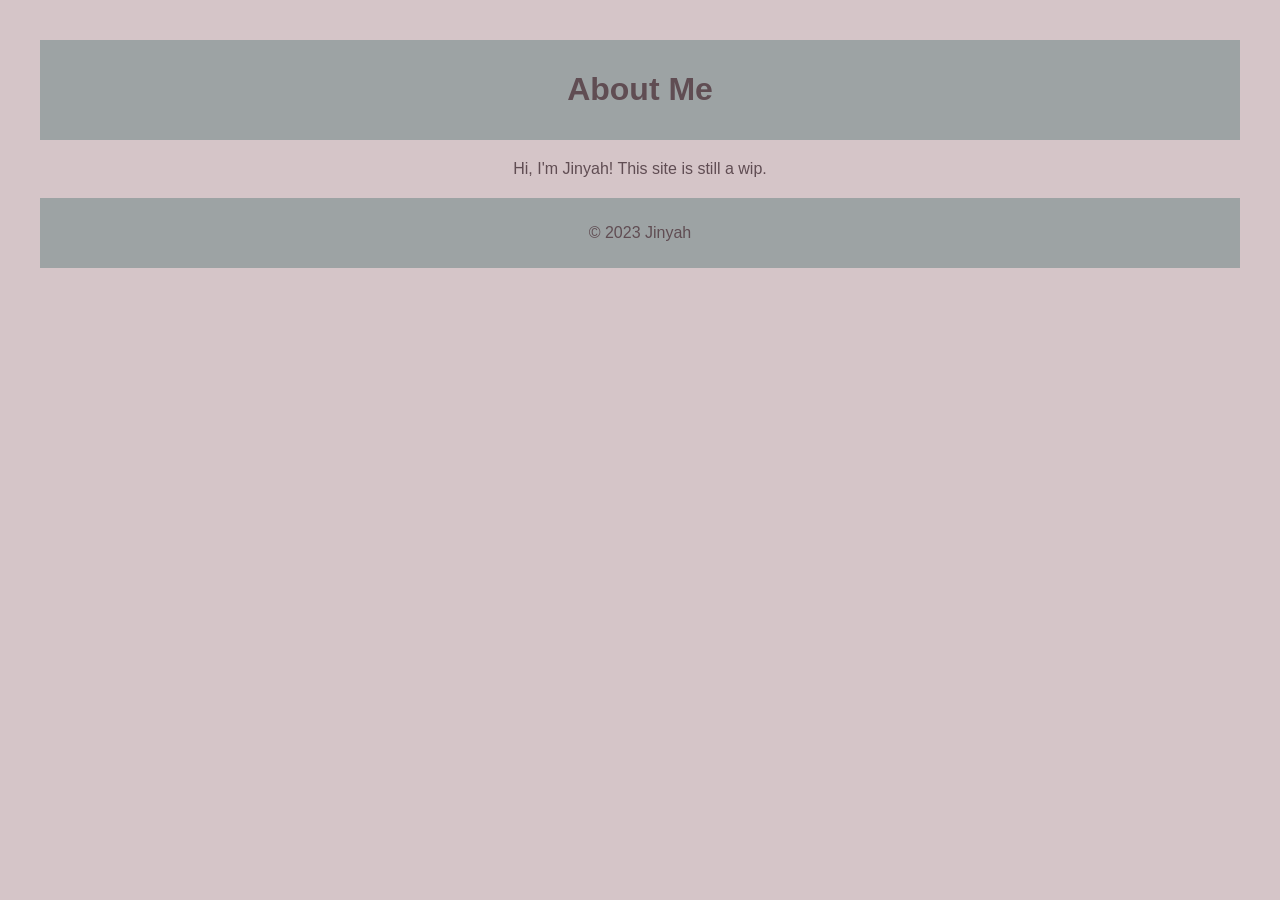
==== index.html @ 1fe3c94a "Update index.html" ====
<!DOCTYPE html>
<html lang="en">

<head>
    <meta charset="UTF-8">
    <meta name="viewport" content="width=device-width, initial-scale=1.0">
    <title>Jinyah's Place</title>
    <style>
        body {
            font-family: 'Arial', sans-serif;
            margin: 20px;
            padding: 20px;
            text-align: center;
            background-color: #d5c5c8ff;
            color: #604d53ff;
        }

        header {
            background-color: #9da3a4ff;
            padding: 10px;
            margin-bottom: 20px;
        }

        main {
            max-width: 800px;
            margin: 0 auto;
        }

        footer {
            margin-top: 20px;
            padding: 10px;
            background-color: #9da3a4ff;
        }
    </style>
</head>

<body>
    <header>
        <h1>About Me</h1>
    </header>

    <main>
        <p>Hi, I'm Jinyah! This site is still a wip.</p>
    </main>

    <footer>
        <p>&copy; 2023 Jinyah</p>
    </footer>
</body>

</html>
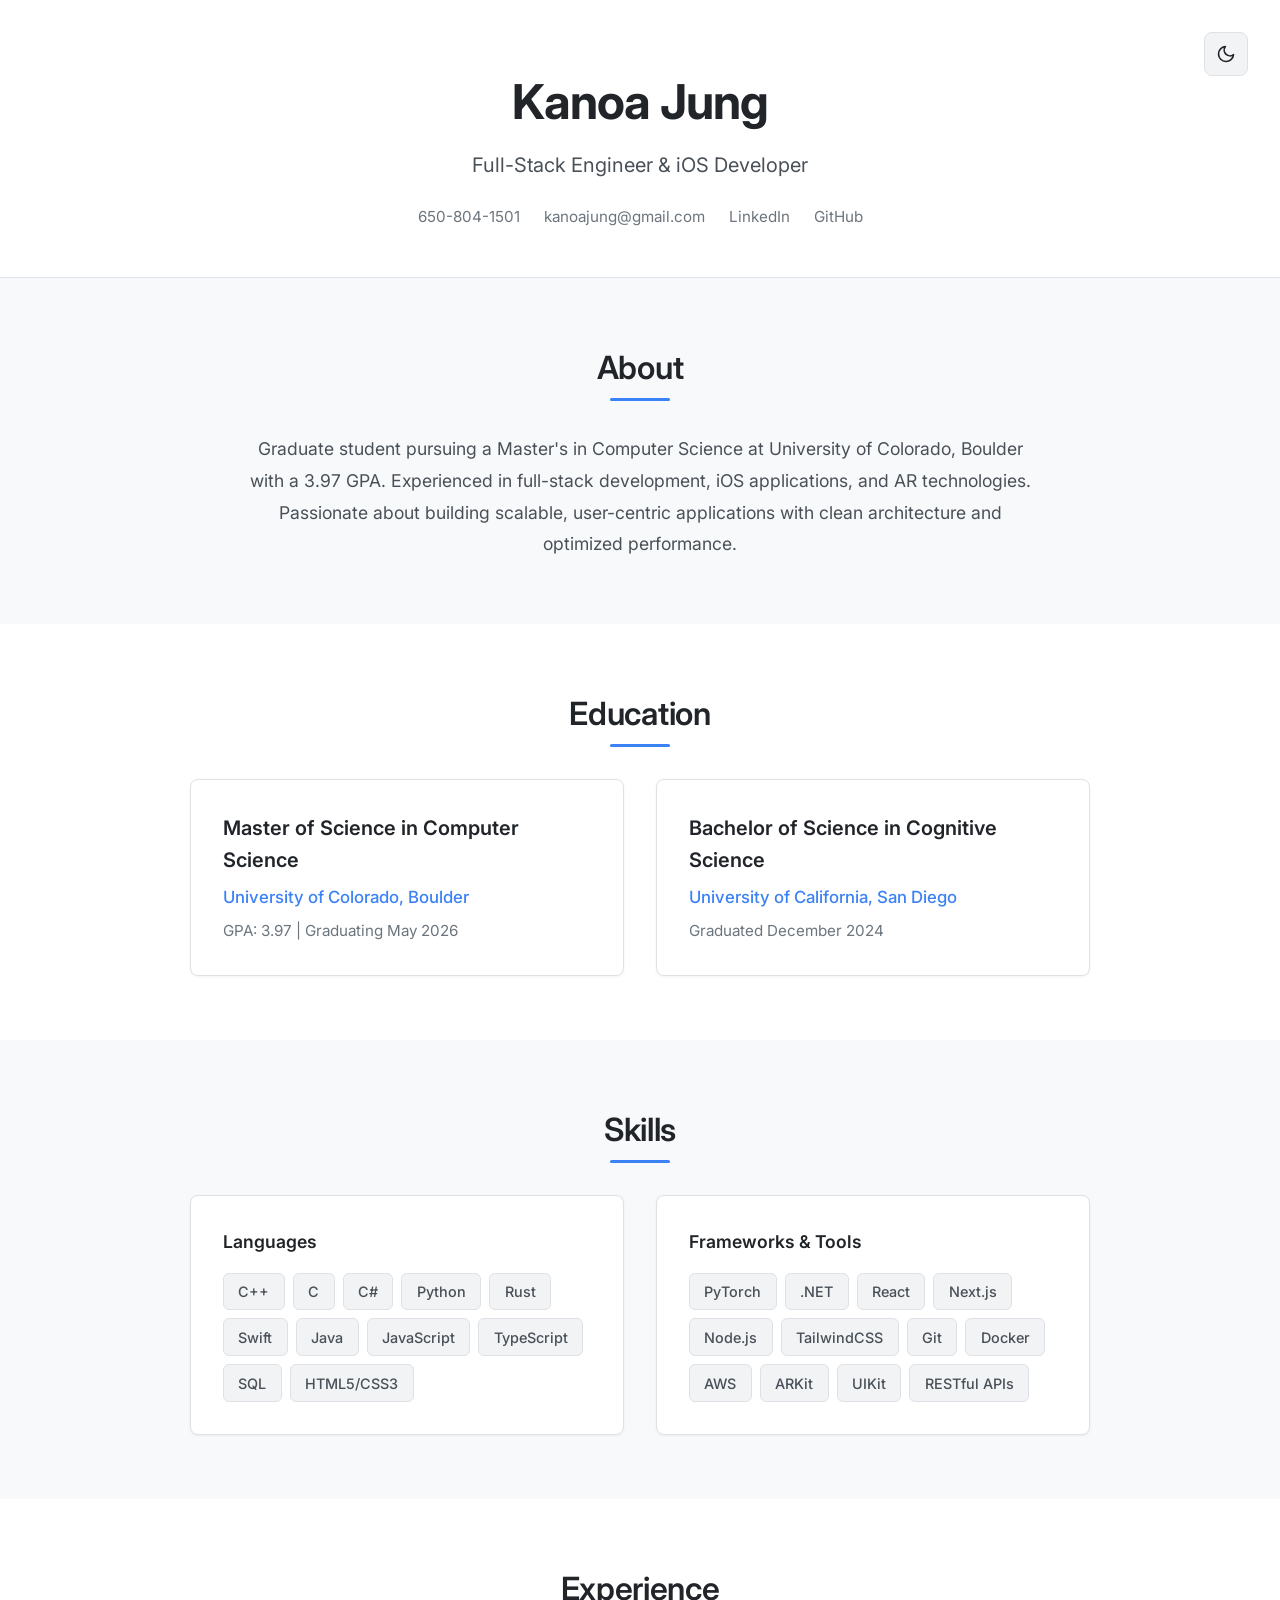
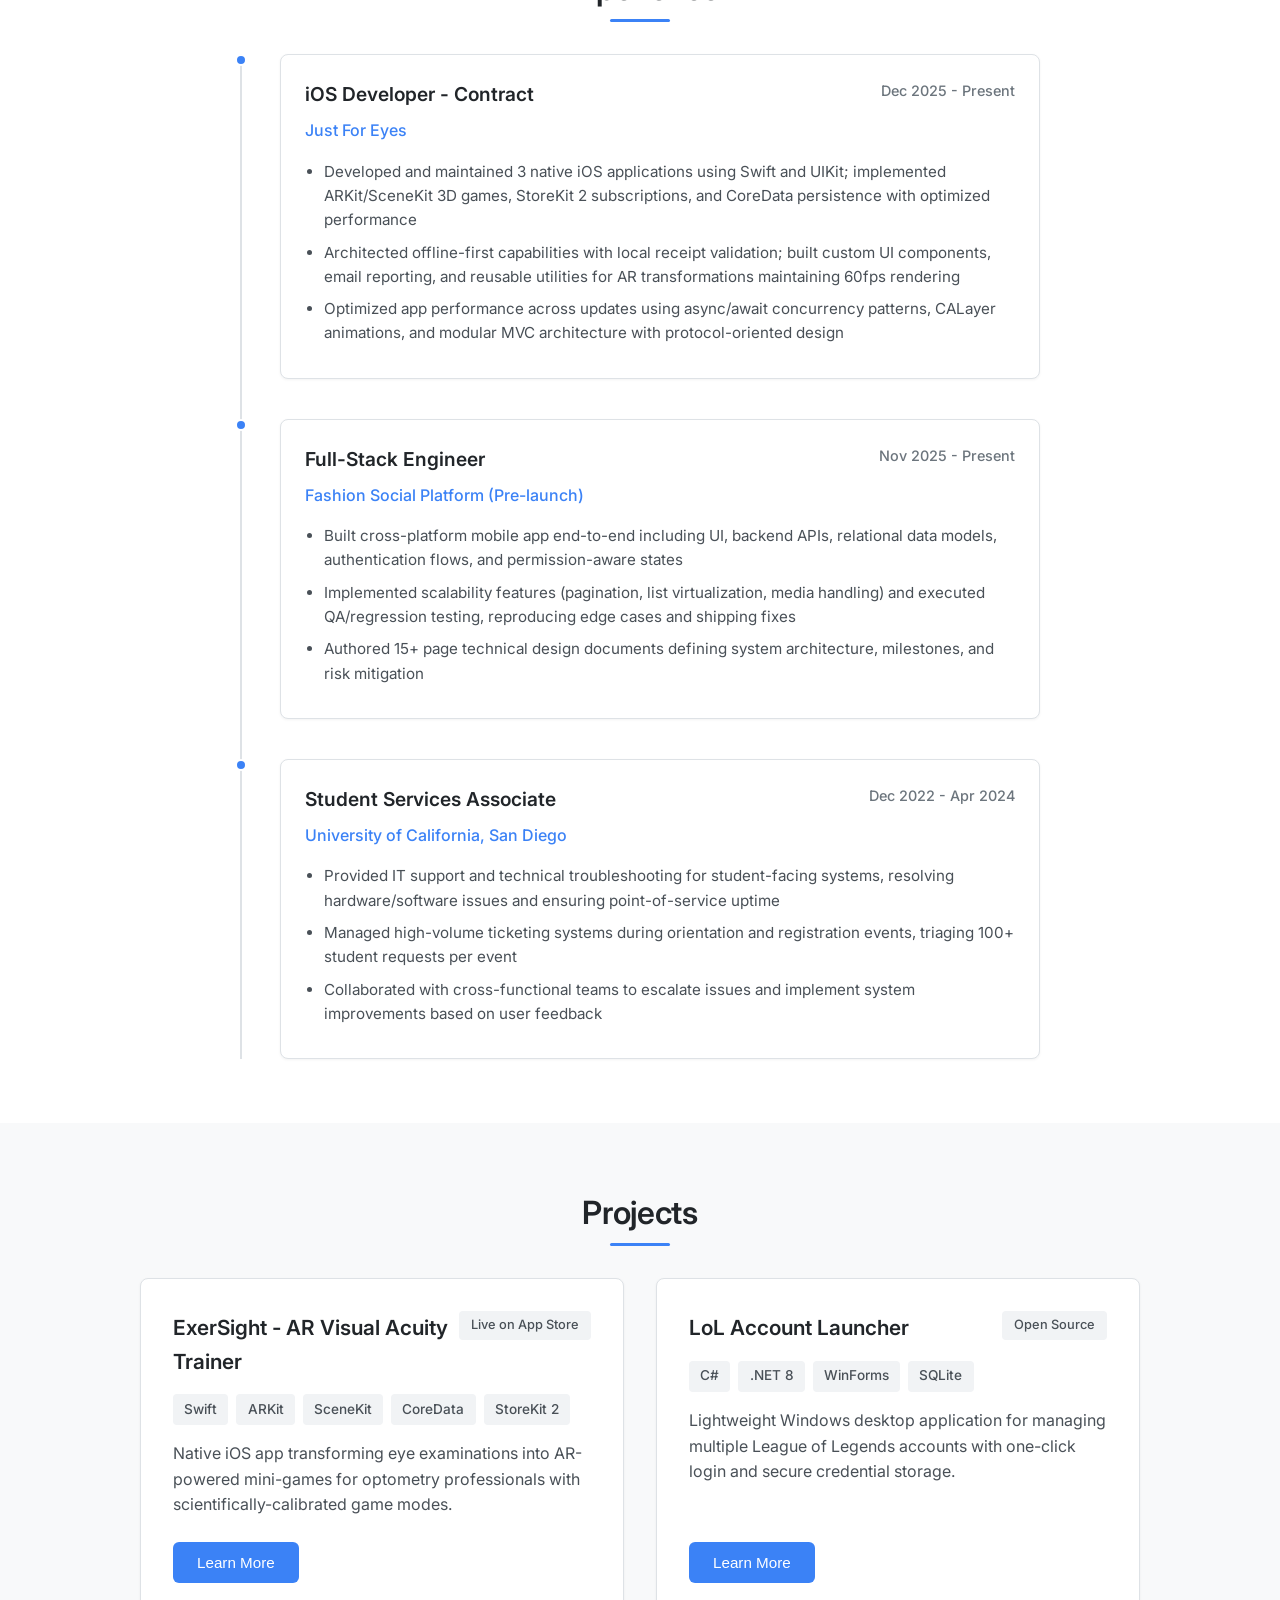
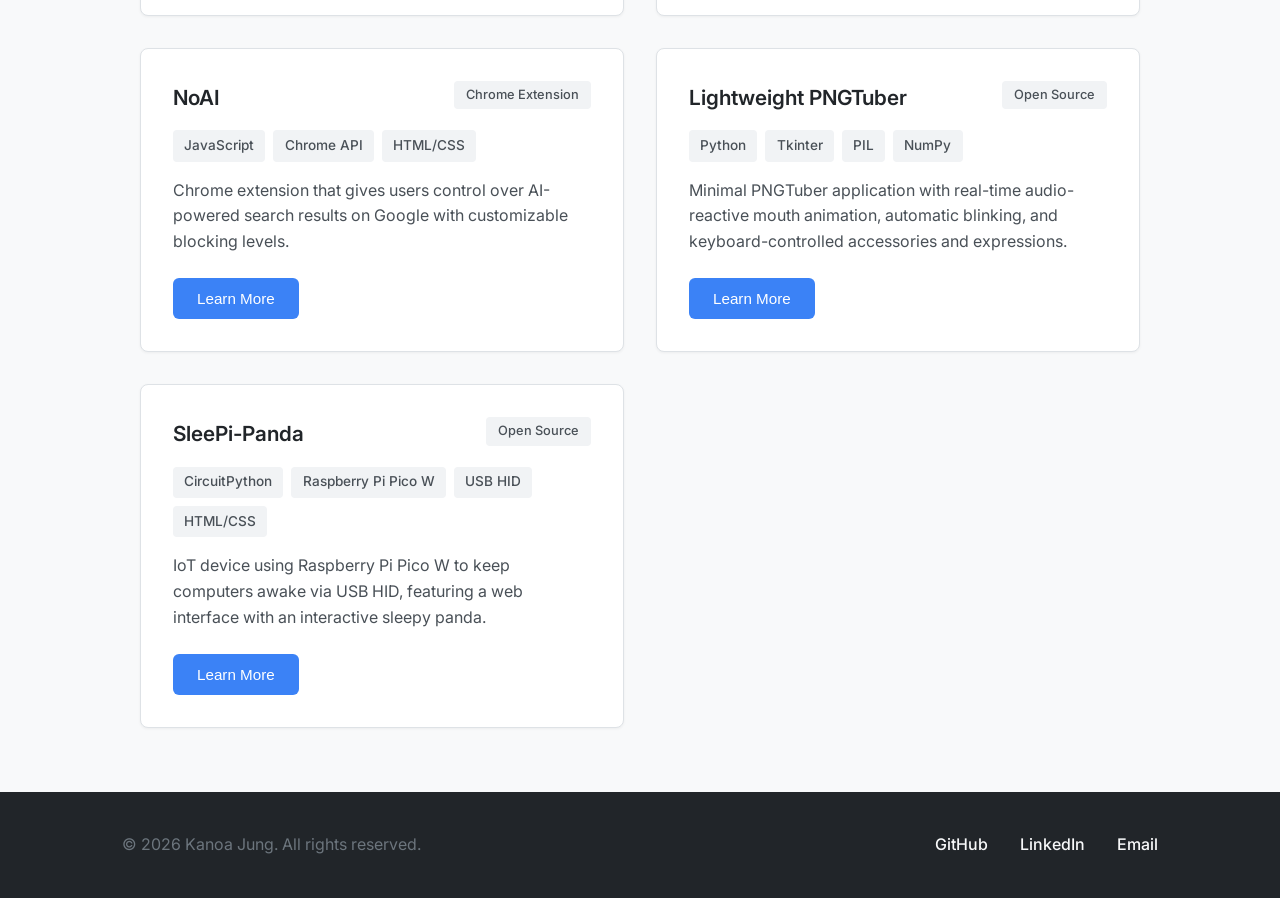
==== commit 7b325dbe: "Initial portfolio commit" ====
--- a/index.html
+++ b/index.html
@@ -1,51 +1,614 @@
 <!DOCTYPE html>
 <html lang="en">
-
 <head>
     <meta charset="UTF-8">
     <meta name="viewport" content="width=device-width, initial-scale=1.0">
-    <title>Jinyah's Place</title>
-    <style>
-        body {
-            font-family: 'Arial', sans-serif;
-            margin: 20px;
-            padding: 20px;
-            text-align: center;
-            background-color: #d5c5c8ff;
-            color: #604d53ff;
-        }
-
-        header {
-            background-color: #9da3a4ff;
-            padding: 10px;
-            margin-bottom: 20px;
-        }
-
-        main {
-            max-width: 800px;
-            margin: 0 auto;
-        }
-
-        footer {
-            margin-top: 20px;
-            padding: 10px;
-            background-color: #9da3a4ff;
-        }
-    </style>
+    <title>Kanoa Jung - Portfolio</title>
+    <link rel="stylesheet" href="styles.css">
+    <link rel="preconnect" href="https://fonts.googleapis.com">
+    <link rel="preconnect" href="https://fonts.gstatic.com" crossorigin>
+    <link href="https://fonts.googleapis.com/css2?family=Inter:wght@300;400;500;600;700&display=swap" rel="stylesheet">
 </head>
-
 <body>
-    <header>
-        <h1>About Me</h1>
+    <!-- Header -->
+    <header class="header">
+        <div class="container">
+            <button class="dark-mode-toggle" id="darkModeToggle" aria-label="Toggle dark mode">
+                <svg class="sun-icon" xmlns="http://www.w3.org/2000/svg" width="20" height="20" viewBox="0 0 24 24" fill="none" stroke="currentColor" stroke-width="2" stroke-linecap="round" stroke-linejoin="round">
+                    <circle cx="12" cy="12" r="5"></circle>
+                    <line x1="12" y1="1" x2="12" y2="3"></line>
+                    <line x1="12" y1="21" x2="12" y2="23"></line>
+                    <line x1="4.22" y1="4.22" x2="5.64" y2="5.64"></line>
+                    <line x1="18.36" y1="18.36" x2="19.78" y2="19.78"></line>
+                    <line x1="1" y1="12" x2="3" y2="12"></line>
+                    <line x1="21" y1="12" x2="23" y2="12"></line>
+                    <line x1="4.22" y1="19.78" x2="5.64" y2="18.36"></line>
+                    <line x1="18.36" y1="5.64" x2="19.78" y2="4.22"></line>
+                </svg>
+                <svg class="moon-icon" xmlns="http://www.w3.org/2000/svg" width="20" height="20" viewBox="0 0 24 24" fill="none" stroke="currentColor" stroke-width="2" stroke-linecap="round" stroke-linejoin="round">
+                    <path d="M21 12.79A9 9 0 1 1 11.21 3 7 7 0 0 0 21 12.79z"></path>
+                </svg>
+            </button>
+            <h1 class="name">Kanoa Jung</h1>
+            <p class="tagline">Full-Stack Engineer & iOS Developer</p>
+            <div class="contact-links">
+                <a href="tel:650-804-1501" class="contact-link">650-804-1501</a>
+                <a href="mailto:kanoajung@gmail.com" class="contact-link">kanoajung@gmail.com</a>
+                <a href="https://www.linkedin.com/in/kanoajung/" target="_blank" class="contact-link">LinkedIn</a>
+                <a href="https://github.com/jin-yah" target="_blank" class="contact-link">GitHub</a>
+            </div>
+        </div>
     </header>
 
-    <main>
-        <p>Hi, I'm Jinyah! This site is still a wip.</p>
-    </main>
-
-    <footer>
-        <p>&copy; 2023 Jinyah</p>
+    <!-- About Section -->
+    <section class="section about-section">
+        <div class="container">
+            <h2 class="section-title">About</h2>
+            <p class="about-text">
+                Graduate student pursuing a Master's in Computer Science at University of Colorado, Boulder with a 3.97 GPA. 
+                Experienced in full-stack development, iOS applications, and AR technologies. Passionate about building 
+                scalable, user-centric applications with clean architecture and optimized performance.
+            </p>
+        </div>
+    </section>
+
+    <!-- Education Section -->
+    <section class="section education-section">
+        <div class="container">
+            <h2 class="section-title">Education</h2>
+            <div class="education-grid">
+                <div class="education-card">
+                    <h3 class="education-degree">Master of Science in Computer Science</h3>
+                    <p class="education-school">University of Colorado, Boulder</p>
+                    <p class="education-details">GPA: 3.97 | Graduating May 2026</p>
+                </div>
+                <div class="education-card">
+                    <h3 class="education-degree">Bachelor of Science in Cognitive Science</h3>
+                    <p class="education-school">University of California, San Diego</p>
+                    <p class="education-details">Graduated December 2024</p>
+                </div>
+            </div>
+        </div>
+    </section>
+
+    <!-- Skills Section -->
+    <section class="section skills-section">
+        <div class="container">
+            <h2 class="section-title">Skills</h2>
+            <div class="skills-grid">
+                <div class="skill-category">
+                    <h3 class="skill-category-title">Languages</h3>
+                    <div class="skill-tags">
+                        <span class="skill-tag">C++</span>
+                        <span class="skill-tag">C</span>
+                        <span class="skill-tag">C#</span>
+                        <span class="skill-tag">Python</span>
+                        <span class="skill-tag">Rust</span>
+                        <span class="skill-tag">Swift</span>
+                        <span class="skill-tag">Java</span>
+                        <span class="skill-tag">JavaScript</span>
+                        <span class="skill-tag">TypeScript</span>
+                        <span class="skill-tag">SQL</span>
+                        <span class="skill-tag">HTML5/CSS3</span>
+                    </div>
+                </div>
+                <div class="skill-category">
+                    <h3 class="skill-category-title">Frameworks & Tools</h3>
+                    <div class="skill-tags">
+                        <span class="skill-tag">PyTorch</span>
+                        <span class="skill-tag">.NET</span>
+                        <span class="skill-tag">React</span>
+                        <span class="skill-tag">Next.js</span>
+                        <span class="skill-tag">Node.js</span>
+                        <span class="skill-tag">TailwindCSS</span>
+                        <span class="skill-tag">Git</span>
+                        <span class="skill-tag">Docker</span>
+                        <span class="skill-tag">AWS</span>
+                        <span class="skill-tag">ARKit</span>
+                        <span class="skill-tag">UIKit</span>
+                        <span class="skill-tag">RESTful APIs</span>
+                    </div>
+                </div>
+            </div>
+        </div>
+    </section>
+
+    <!-- Experience Section -->
+    <section class="section experience-section">
+        <div class="container">
+            <h2 class="section-title">Experience</h2>
+            <div class="timeline">
+                <div class="timeline-item">
+                    <div class="timeline-marker"></div>
+                    <div class="timeline-content">
+                        <div class="timeline-header">
+                            <h3 class="timeline-title">iOS Developer - Contract</h3>
+                            <span class="timeline-date">Dec 2025 - Present</span>
+                        </div>
+                        <p class="timeline-company">Just For Eyes</p>
+                        <ul class="timeline-description">
+                            <li>Developed and maintained 3 native iOS applications using Swift and UIKit; implemented ARKit/SceneKit 3D games, StoreKit 2 subscriptions, and CoreData persistence with optimized performance</li>
+                            <li>Architected offline-first capabilities with local receipt validation; built custom UI components, email reporting, and reusable utilities for AR transformations maintaining 60fps rendering</li>
+                            <li>Optimized app performance across updates using async/await concurrency patterns, CALayer animations, and modular MVC architecture with protocol-oriented design</li>
+                        </ul>
+                    </div>
+                </div>
+
+                <div class="timeline-item">
+                    <div class="timeline-marker"></div>
+                    <div class="timeline-content">
+                        <div class="timeline-header">
+                            <h3 class="timeline-title">Full-Stack Engineer</h3>
+                            <span class="timeline-date">Nov 2025 - Present</span>
+                        </div>
+                        <p class="timeline-company">Fashion Social Platform (Pre-launch)</p>
+                        <ul class="timeline-description">
+                            <li>Built cross-platform mobile app end-to-end including UI, backend APIs, relational data models, authentication flows, and permission-aware states</li>
+                            <li>Implemented scalability features (pagination, list virtualization, media handling) and executed QA/regression testing, reproducing edge cases and shipping fixes</li>
+                            <li>Authored 15+ page technical design documents defining system architecture, milestones, and risk mitigation</li>
+                        </ul>
+                    </div>
+                </div>
+
+                <div class="timeline-item">
+                    <div class="timeline-marker"></div>
+                    <div class="timeline-content">
+                        <div class="timeline-header">
+                            <h3 class="timeline-title">Student Services Associate</h3>
+                            <span class="timeline-date">Dec 2022 - Apr 2024</span>
+                        </div>
+                        <p class="timeline-company">University of California, San Diego</p>
+                        <ul class="timeline-description">
+                            <li>Provided IT support and technical troubleshooting for student-facing systems, resolving hardware/software issues and ensuring point-of-service uptime</li>
+                            <li>Managed high-volume ticketing systems during orientation and registration events, triaging 100+ student requests per event</li>
+                            <li>Collaborated with cross-functional teams to escalate issues and implement system improvements based on user feedback</li>
+                        </ul>
+                    </div>
+                </div>
+            </div>
+        </div>
+    </section>
+
+    <!-- Projects Section -->
+    <section class="section projects-section">
+        <div class="container">
+            <h2 class="section-title">Projects</h2>
+            <div class="projects-deck">
+                <div class="project-card" data-project="exersight">
+                    <div class="project-header">
+                        <h3 class="project-title">ExerSight - AR Visual Acuity Trainer</h3>
+                        <span class="project-link-badge">Live on App Store</span>
+                    </div>
+                    <div class="project-tech">
+                        <span class="tech-tag">Swift</span>
+                        <span class="tech-tag">ARKit</span>
+                        <span class="tech-tag">SceneKit</span>
+                        <span class="tech-tag">CoreData</span>
+                        <span class="tech-tag">StoreKit 2</span>
+                    </div>
+                    <p class="project-summary">
+                        Native iOS app transforming eye examinations into AR-powered mini-games for optometry professionals with scientifically-calibrated game modes.
+                    </p>
+                    <button class="learn-more-btn" onclick="openModal('exersight')">Learn More</button>
+                </div>
+
+                <div class="project-card" data-project="lol-launcher">
+                    <div class="project-header">
+                        <h3 class="project-title">LoL Account Launcher</h3>
+                        <span class="project-link-badge">Open Source</span>
+                    </div>
+                    <div class="project-tech">
+                        <span class="tech-tag">C#</span>
+                        <span class="tech-tag">.NET 8</span>
+                        <span class="tech-tag">WinForms</span>
+                        <span class="tech-tag">SQLite</span>
+                    </div>
+                    <p class="project-summary">
+                        Lightweight Windows desktop application for managing multiple League of Legends accounts with one-click login and secure credential storage.
+                    </p>
+                    <button class="learn-more-btn" onclick="openModal('lol-launcher')">Learn More</button>
+                </div>
+
+                <div class="project-card" data-project="noai">
+                    <div class="project-header">
+                        <h3 class="project-title">NoAI</h3>
+                        <span class="project-link-badge">Chrome Extension</span>
+                    </div>
+                    <div class="project-tech">
+                        <span class="tech-tag">JavaScript</span>
+                        <span class="tech-tag">Chrome API</span>
+                        <span class="tech-tag">HTML/CSS</span>
+                    </div>
+                    <p class="project-summary">
+                        Chrome extension that gives users control over AI-powered search results on Google with customizable blocking levels.
+                    </p>
+                    <button class="learn-more-btn" onclick="openModal('noai')">Learn More</button>
+                </div>
+
+                <div class="project-card" data-project="pngtuber">
+                    <div class="project-header">
+                        <h3 class="project-title">Lightweight PNGTuber</h3>
+                        <span class="project-link-badge">Open Source</span>
+                    </div>
+                    <div class="project-tech">
+                        <span class="tech-tag">Python</span>
+                        <span class="tech-tag">Tkinter</span>
+                        <span class="tech-tag">PIL</span>
+                        <span class="tech-tag">NumPy</span>
+                    </div>
+                    <p class="project-summary">
+                        Minimal PNGTuber application with real-time audio-reactive mouth animation, automatic blinking, and keyboard-controlled accessories and expressions.
+                    </p>
+                    <button class="learn-more-btn" onclick="openModal('pngtuber')">Learn More</button>
+                </div>
+
+                <div class="project-card" data-project="sleepi">
+                    <div class="project-header">
+                        <h3 class="project-title">SleePi-Panda</h3>
+                        <span class="project-link-badge">Open Source</span>
+                    </div>
+                    <div class="project-tech">
+                        <span class="tech-tag">CircuitPython</span>
+                        <span class="tech-tag">Raspberry Pi Pico W</span>
+                        <span class="tech-tag">USB HID</span>
+                        <span class="tech-tag">HTML/CSS</span>
+                    </div>
+                    <p class="project-summary">
+                        IoT device using Raspberry Pi Pico W to keep computers awake via USB HID, featuring a web interface with an interactive sleepy panda.
+                    </p>
+                    <button class="learn-more-btn" onclick="openModal('sleepi')">Learn More</button>
+                </div>
+            </div>
+        </div>
+    </section>
+
+    <!-- Footer -->
+    <footer class="footer">
+        <div class="container">
+            <p>&copy; 2026 Kanoa Jung. All rights reserved.</p>
+            <div class="footer-links">
+                <a href="https://github.com/jin-yah" target="_blank">GitHub</a>
+                <a href="https://www.linkedin.com/in/kanoajung/" target="_blank">LinkedIn</a>
+                <a href="mailto:kanoajung@gmail.com">Email</a>
+            </div>
+        </div>
     </footer>
+
+    <!-- Modal for ExerSight -->
+    <div id="exersight-modal" class="modal">
+        <div class="modal-content">
+            <button class="modal-close" onclick="closeModal('exersight')">&times;</button>
+            <h2 class="modal-title">ExerSight - AR Visual Acuity Trainer</h2>
+            <div class="modal-links">
+                <a href="https://apps.apple.com/pl/app/exersight/id1626914472" target="_blank" class="modal-link">View on App Store →</a>
+            </div>
+            <div class="modal-tech">
+                <span class="tech-tag">Swift</span>
+                <span class="tech-tag">ARKit</span>
+                <span class="tech-tag">SceneKit</span>
+                <span class="tech-tag">CoreData</span>
+                <span class="tech-tag">StoreKit 2</span>
+                <span class="tech-tag">UIKit</span>
+            </div>
+            <div class="modal-body">
+                <h3>Overview</h3>
+                <p>
+                    Developed a native iOS application that transforms traditional eye examinations into engaging AR-powered mini-games 
+                    designed for optometry professionals. The app features scientifically-calibrated game modes using SceneKit with 
+                    physics-based mechanics to assess visual acuity, depth perception, and reaction times.
+                </p>
+
+                <h3>Key Features</h3>
+                <ul>
+                    <li><strong>AR-Powered Games:</strong> 3 scientifically-calibrated game modes built with SceneKit featuring physics-based mechanics for comprehensive visual assessment</li>
+                    <li><strong>Performance Tracking:</strong> CoreData-powered system tracking best times across difficulty levels with professional email reporting for patient assessment</li>
+                    <li><strong>Offline-First Premium:</strong> StoreKit 2 subscription system with local receipt validation for reliable offline access</li>
+                    <li><strong>Optimized Rendering:</strong> 60fps 3D performance on older iPhone models with complex scene graphs and particle systems</li>
+                </ul>
+
+                <h3>Technical Highlights</h3>
+                <ul>
+                    <li>Implemented modular Swift architecture with protocol-oriented design and MVC pattern across 33 Swift files</li>
+                    <li>Created 5 custom SceneKit scenes with advanced AR transformations and cross-thread synchronization</li>
+                    <li>Developed 15+ custom UI components with smooth animations using CALayer</li>
+                    <li>Engineered comprehensive data model with local persistence and email export functionality</li>
+                </ul>
+
+                <h3>Impact</h3>
+                <p>
+                    Delivered a complete production app that bridges the gap between clinical eye examinations and engaging 
+                    gamification, providing optometry professionals with a modern tool for patient assessment while maintaining 
+                    scientific accuracy and optimal performance.
+                </p>
+            </div>
+        </div>
+    </div>
+
+    <!-- Modal for LoL Launcher -->
+    <div id="lol-launcher-modal" class="modal">
+        <div class="modal-content">
+            <button class="modal-close" onclick="closeModal('lol-launcher')">&times;</button>
+            <h2 class="modal-title">LoL Account Launcher</h2>
+            <div class="modal-links">
+                <a href="https://github.com/jin-yah/LoLAccountLauncher" target="_blank" class="modal-link">View on GitHub →</a>
+            </div>
+            <div class="modal-tech">
+                <span class="tech-tag">C#</span>
+                <span class="tech-tag">.NET 8</span>
+                <span class="tech-tag">WinForms</span>
+                <span class="tech-tag">SQLite</span>
+                <span class="tech-tag">Windows Credential Manager</span>
+            </div>
+            <div class="modal-body">
+                <h3>Overview</h3>
+                <p>
+                    Built a lightweight Windows desktop application that streamlines the management of multiple League of Legends 
+                    accounts with secure credential storage and one-click login functionality. The application prioritizes security 
+                    by utilizing Windows Credential Manager for password storage while maintaining username metadata in a local SQLite database.
+                </p>
+
+                <h3>Key Features</h3>
+                <ul>
+                    <li><strong>Secure Credential Management:</strong> Integration with Windows Credential Manager API for encrypted password storage, separate from local database</li>
+                    <li><strong>One-Click Login:</strong> Automated login flow that bypasses manual credential entry for quick account switching</li>
+                    <li><strong>Intuitive UI:</strong> WinForms interface with drag-and-drop account reordering and hover-triggered controls</li>
+                    <li><strong>Easy Deployment:</strong> Self-contained executable with embedded .NET 8 runtime and Inno Setup installer</li>
+                </ul>
+
+                <h3>Technical Highlights</h3>
+                <ul>
+                    <li>Implemented secure credential architecture separating passwords (Windows Credential Manager) from metadata (SQLite)</li>
+                    <li>Developed custom WinForms controls with drag-and-drop functionality and dynamic UI updates</li>
+                    <li>Enhanced Windows integration with application manifests for improved antivirus compatibility</li>
+                    <li>Created comprehensive installer with automatic updates, start menu integration, and clean uninstallation</li>
+                </ul>
+
+                <h3>Impact</h3>
+                <p>
+                    Provides a practical solution for gamers managing multiple accounts, eliminating repetitive login workflows 
+                    while maintaining security best practices through Windows-native credential storage.
+                </p>
+            </div>
+        </div>
+    </div>
+
+    <!-- Modal for NoAI -->
+    <div id="noai-modal" class="modal">
+        <div class="modal-content">
+            <button class="modal-close" onclick="closeModal('noai')">&times;</button>
+            <h2 class="modal-title">NoAI</h2>
+            <div class="modal-links">
+                <a href="https://github.com/jin-yah/NoAI" target="_blank" class="modal-link">View on GitHub →</a>
+            </div>
+            <div class="modal-tech">
+                <span class="tech-tag">JavaScript</span>
+                <span class="tech-tag">Chrome Extensions API</span>
+                <span class="tech-tag">MutationObserver</span>
+                <span class="tech-tag">webNavigation API</span>
+                <span class="tech-tag">Storage API</span>
+            </div>
+            <div class="modal-body">
+                <h3>Overview</h3>
+                <p>
+                    A Chrome extension that gives users control over AI-powered search results on Google. 
+                    NoAI provides flexible options to either hide or completely block Google's AI-generated content, allowing users 
+                    to customize their search experience according to their preferences.
+                </p>
+
+                <h3>Blocker Levels</h3>
+                <ul>
+                    <li><strong>Off:</strong> Extension is disabled and does not affect search results</li>
+                    <li><strong>Hidden (Default):</strong> Hides AI-powered search results from the page without modifying queries; uses DOM monitoring to detect and hide AI overviews in real-time</li>
+                    <li><strong>Blocked:</strong> Appends <code>-noai</code> to search queries and hides AI results; provides comprehensive blocking though search results may be slightly affected</li>
+                </ul>
+
+                <h3>Technical Implementation</h3>
+                <ul>
+                    <li><strong>MutationObserver Pattern:</strong> Implemented real-time DOM monitoring to detect and hide AI overview elements as they appear; observes document changes with childList and subtree options for comprehensive coverage</li>
+                    <li><strong>Multi-Language Support:</strong> Pattern matching for AI overview headers across 9+ languages including English, German, Japanese, Russian, Chinese, Dutch, Spanish, and Czech</li>
+                    <li><strong>Query Modification & UI Cleaning:</strong> Automated URL manipulation to append <code>-noai</code> suffix with sophisticated cleanup logic that removes the suffix from search box, address bar, document title, and suggestion dropdowns</li>
+                    <li><strong>Flicker Prevention:</strong> Page visibility control with <code>document.documentElement.style.visibility</code> during redirects and bfcache restoration handling to ensure smooth user experience</li>
+                    <li><strong>Cross-Device Sync:</strong> Dual storage architecture using chrome.storage.local for device-specific settings and chrome.storage.sync for blocked count synchronization across devices with periodic alarm-based syncing</li>
+                    <li><strong>Smart Tracking:</strong> Local buffering of blocked count with periodic sync to cloud storage; increments on both webNavigation events and successful DOM hiding operations</li>
+                    <li><strong>Navigation Detection:</strong> chrome.webNavigation.onCompleted listener with URL filters for Google search pages (hostContains + pathPrefix pattern matching)</li>
+                </ul>
+
+                <h3>Key Features</h3>
+                <ul>
+                    <li>Slider-based popup UI for intuitive level selection with dynamic descriptions and real-time blocked count display</li>
+                    <li>Comprehensive AI content blocking including main search results and "People Also Ask" section AI entries</li>
+                    <li>Persistent settings with automatic restoration on browser restart</li>
+                    <li>Minimal permissions footprint (storage, webNavigation only)</li>
+                    <li>Efficient implementation with negligible performance impact</li>
+                    <li>Cross-device blocked count tracking and synchronization</li>
+                </ul>
+
+                <h3>Technical Challenges Solved</h3>
+                <ul>
+                    <li>Handled race conditions between query modification and page rendering to prevent UI flicker</li>
+                    <li>Implemented multi-level DOM cleaning to remove suffix from search box, suggestions, titles, and URLs</li>
+                    <li>Designed robust pattern matching system to identify AI overviews across different Google page layouts and languages</li>
+                    <li>Built periodic sync mechanism to balance real-time tracking with API rate limits</li>
+                </ul>
+
+                <h3>Impact</h3>
+                <p>
+                    Empowers users with choice and control over their search experience, addressing growing concerns about AI-generated 
+                    content in search results. Provides a practical, performant solution for users who prefer traditional search results.
+                </p>
+            </div>
+        </div>
+    </div>
+
+    <!-- Modal for PNGTuber -->
+    <div id="pngtuber-modal" class="modal">
+        <div class="modal-content">
+            <button class="modal-close" onclick="closeModal('pngtuber')">&times;</button>
+            <h2 class="modal-title">Lightweight PNGTuber</h2>
+            <div class="modal-links">
+                <a href="https://github.com/jin-yah/pngtuber" target="_blank" class="modal-link">View on GitHub →</a>
+            </div>
+            <div class="modal-tech">
+                <span class="tech-tag">Python</span>
+                <span class="tech-tag">Tkinter</span>
+                <span class="tech-tag">PIL/Pillow</span>
+                <span class="tech-tag">sounddevice</span>
+                <span class="tech-tag">NumPy</span>
+                <span class="tech-tag">keyboard</span>
+            </div>
+            <div class="modal-body">
+                <h3>Overview</h3>
+                <p>
+                    A minimal PNGTuber application written in Python that displays a 2D animated character model with automatic blinking, 
+                    microphone-reactive mouth movement, and keyboard-controlled accessories and facial expressions. Designed for streamers 
+                    who want a lightweight, customizable virtual avatar without the overhead of full 3D VTuber software.
+                </p>
+
+                <h3>Key Features</h3>
+                <ul>
+                    <li><strong>Real-Time Audio Reactivity:</strong> Mouth animation driven by live microphone input with configurable amplitude threshold detection</li>
+                    <li><strong>Automatic Blinking:</strong> Natural eye-blinking animation with 4-second intervals and 250ms blink duration</li>
+                    <li><strong>Keyboard Controls:</strong> F1 cycles through accessories, F2 switches facial expressions, any other key triggers arm-raising animation</li>
+                    <li><strong>Modular Asset System:</strong> Support for swappable base model, mouth states, eye states, arm poses, accessories, and face overlays</li>
+                    <li><strong>Chroma Key Ready:</strong> Green screen background (#12ff06) for easy streaming integration with OBS or similar software</li>
+                    <li><strong>Error Logging:</strong> Comprehensive exception handling with automatic error logging to error_log.txt</li>
+                </ul>
+
+                <h3>Technical Implementation</h3>
+                <ul>
+                    <li><strong>Tkinter Canvas Architecture:</strong> Multi-layer canvas rendering system with z-index ordering for base, accessories, face overlays, mouth, eyes, and arms</li>
+                    <li><strong>Real-Time Audio Processing:</strong> sounddevice InputStream callback with NumPy-based amplitude analysis; detects audio levels above 0.10 threshold with 250ms mouth-close delay</li>
+                    <li><strong>Event-Driven Animation:</strong> Tkinter's after() method for non-blocking animation loops; 4-second blink cycle with 250ms closed-eye duration</li>
+                    <li><strong>Global Keyboard Hook:</strong> keyboard library integration for system-wide hotkey detection without window focus requirements</li>
+                    <li><strong>Dynamic Asset Loading:</strong> PIL/Pillow-based image preloading with ImageTk.PhotoImage caching; automatic directory scanning for accessories and face states</li>
+                    <li><strong>Transparent Placeholder System:</strong> !nothing.png convention for hiding layers; auto-generates 1x1 transparent PNGs if missing</li>
+                    <li><strong>State Management:</strong> Global state tracking for accessory/face indices, arm animation timing, mouth closure timing, and key press status</li>
+                </ul>
+
+                <h3>Technical Highlights</h3>
+                <ul>
+                    <li>Implemented smooth audio-reactive mouth animation using NumPy's max absolute value calculation on audio buffers</li>
+                    <li>Engineered multi-layer canvas rendering with conditional visibility toggling based on state and audio input</li>
+                    <li>Built modular asset system supporting hot-swappable PNG layers for complete character customization</li>
+                    <li>Designed graceful shutdown handling with microphone stream cleanup and keyboard unhooking via WM_DELETE_WINDOW protocol</li>
+                    <li>Created VBScript launcher (Run_Vtuber.vbs) for silent background execution without console window</li>
+                </ul>
+
+                <h3>Architecture & Design</h3>
+                <ul>
+                    <li><strong>Layer System:</strong> 7-layer rendering stack (base → accessories → face → mouth → eyes → arm_down/arm_up) with independent visibility control</li>
+                    <li><strong>Asset Organization:</strong> Structured file system with model/ directory containing base images and subdirectories for accessories/ and face_states/</li>
+                    <li><strong>Performance Optimization:</strong> Image preloading and caching eliminates runtime I/O overhead; lightweight Tkinter keeps CPU usage minimal</li>
+                    <li><strong>Extensibility:</strong> Drop-in asset support—add new accessories or faces by placing PNG files in respective directories</li>
+                </ul>
+
+                <h3>Use Cases</h3>
+                <ul>
+                    <li>Live streaming with OBS chroma key integration for webcam replacement</li>
+                    <li>Virtual meetings and online presentations with animated avatar</li>
+                    <li>Content creation for YouTube, Twitch, or other platforms</li>
+                    <li>Educational tool for demonstrating real-time audio processing and GUI development</li>
+                </ul>
+
+                <h3>Impact</h3>
+                <p>
+                    Provides a lightweight, accessible alternative to resource-intensive VTuber software. Enables creators with minimal 
+                    technical knowledge to create custom animated avatars using simple PNG assets. Demonstrates practical application of 
+                    real-time audio processing, event-driven programming, and multi-threaded GUI development in Python.
+                </p>
+            </div>
+        </div>
+    </div>
+
+    <!-- Modal for SleePi-Panda -->
+    <div id="sleepi-modal" class="modal">
+        <div class="modal-content">
+            <button class="modal-close" onclick="closeModal('sleepi')">&times;</button>
+            <h2 class="modal-title">SleePi-Panda</h2>
+            <div class="modal-links">
+                <a href="https://github.com/Jin-yah/SleePi-Panda" target="_blank" class="modal-link">View on GitHub →</a>
+            </div>
+            <div class="modal-tech">
+                <span class="tech-tag">CircuitPython</span>
+                <span class="tech-tag">MicroPython</span>
+                <span class="tech-tag">Raspberry Pi Pico W</span>
+                <span class="tech-tag">USB HID</span>
+                <span class="tech-tag">WiFi</span>
+                <span class="tech-tag">HTML/CSS</span>
+            </div>
+            <div class="modal-body">
+                <h3>Overview</h3>
+                <p>
+                    An IoT device project for the Raspberry Pi Pico W that keeps computers in an active state by periodically sending 
+                    F13 key inputs via USB HID. Features a charming web interface with an interactive sleepy panda that users can toggle 
+                    between awake and asleep states, providing a playful solution to prevent computers from entering sleep mode.
+                </p>
+
+                <h3>Key Features</h3>
+                <ul>
+                    <li><strong>USB HID Keyboard Emulation:</strong> Sends F13 key presses every 10 seconds to maintain computer activity without interfering with normal use</li>
+                    <li><strong>Web Interface:</strong> Hosts a local HTTP server on the Pico W for wireless control from any device on the same network</li>
+                    <li><strong>Interactive Panda UI:</strong> Custom HTML/CSS interface featuring an animated panda that transitions between awake and sleeping states</li>
+                    <li><strong>Toggle & Kill Controls:</strong> Web-based buttons to enable/disable the keep-awake function or completely stop the script</li>
+                    <li><strong>Fallback Mode:</strong> Runs a simplified version without WiFi if network credentials aren't configured</li>
+                    <li><strong>LED Status Indicator:</strong> Onboard LED reflects the current toggle state for visual feedback</li>
+                </ul>
+
+                <h3>Technical Implementation</h3>
+                <ul>
+                    <li><strong>USB HID Protocol:</strong> Utilized CircuitPython's adafruit_hid library to emulate keyboard input; implemented custom F13 keycode (0x68) for non-intrusive wake commands</li>
+                    <li><strong>HTTP Server:</strong> Built lightweight web server using socketpool with socket reuse (SO_REUSEADDR) and 1-second timeout for responsive request handling</li>
+                    <li><strong>WiFi Integration:</strong> Automatic connection to configured network using wifi.radio API; prints IP address to boot_out.txt for easy discovery</li>
+                    <li><strong>Request Routing:</strong> Manual HTTP request parsing with POST endpoint handling for /on, /off, and /stop routes</li>
+                    <li><strong>Dual-Mode Operation:</strong> Intelligent startup sequence checks for WiFi credentials and switches between server_run() and run_backup() modes</li>
+                    <li><strong>State Management:</strong> Global variables track toggle state, LED status, and last keypress timestamp with 10-second interval enforcement</li>
+                    <li><strong>Template System:</strong> Separate HTML files (html_on.html, html_off.html) loaded from filesystem and served based on current state</li>
+                </ul>
+
+                <h3>Technical Highlights</h3>
+                <ul>
+                    <li>Implemented low-level socket programming with recv_into() for efficient buffer management on constrained hardware</li>
+                    <li>Designed graceful key release pattern (press → 100ms delay → release) to ensure proper HID event recognition</li>
+                    <li>Built responsive event loop balancing HTTP request handling and periodic keypress timing with time.monotonic() tracking</li>
+                    <li>Created custom CSS animations for panda sleep/wake transitions with color palette theming</li>
+                    <li>Engineered fallback mechanism ensuring device functionality even without network connectivity</li>
+                </ul>
+
+                <h3>Hardware & Software Stack</h3>
+                <ul>
+                    <li><strong>Hardware:</strong> Raspberry Pi Pico W (RP2040 dual-core ARM Cortex-M0+ @ 133MHz with WiFi)</li>
+                    <li><strong>Firmware:</strong> CircuitPython runtime for Python-on-microcontroller development</li>
+                    <li><strong>Libraries:</strong> adafruit_hid (keyboard emulation), adafruit_requests (HTTP), socketpool (networking)</li>
+                    <li><strong>Interface:</strong> USB for HID and power, WiFi for web interface hosting</li>
+                </ul>
+
+                <h3>Architecture & Design</h3>
+                <ul>
+                    <li><strong>Event Loop:</strong> Main loop handles incoming HTTP connections with non-blocking socket accepts and timeout-based key timing</li>
+                    <li><strong>State Synchronization:</strong> LED toggling mirrors web interface state for physical feedback</li>
+                    <li><strong>Resource Management:</strong> Proper socket closing after each request prevents memory leaks on constrained hardware</li>
+                    <li><strong>Boot Sequence:</strong> 30-second startup delay ensures host computer is ready before HID initialization</li>
+                </ul>
+
+                <h3>Use Cases</h3>
+                <ul>
+                    <li>Preventing computers from auto-sleeping during long downloads or rendering tasks</li>
+                    <li>Maintaining active status for remote desktop sessions</li>
+                    <li>Keeping presentation systems awake during conferences</li>
+                    <li>Development environments requiring continuous uptime</li>
+                    <li>Educational tool for learning embedded systems, USB HID, and web servers on microcontrollers</li>
+                </ul>
+
+                <h3>Impact</h3>
+                <p>
+                    Demonstrates practical embedded systems development with a focus on user experience. Combines low-level USB HID protocols 
+                    with modern web technologies to create an accessible, network-controlled hardware solution. Showcases the versatility of 
+                    CircuitPython for rapid prototyping of IoT devices with both hardware and web interfaces.
+                </p>
+            </div>
+        </div>
+    </div>
+
+    <script src="script.js"></script>
 </body>
-
 </html>
--- a/styles.css
+++ b/styles.css
@@ -0,0 +1,920 @@
+/* Reset and Base Styles */
+* {
+    margin: 0;
+    padding: 0;
+    box-sizing: border-box;
+}
+
+:root {
+    --primary-bg: #ffffff;
+    --secondary-bg: #f8f9fa;
+    --accent-bg: #f1f3f5;
+    --text-primary: #212529;
+    --text-secondary: #495057;
+    --text-muted: #6c757d;
+    --border-color: #dee2e6;
+    --accent-color: #3b82f6;
+    --accent-hover: #2563eb;
+    --shadow-sm: 0 1px 3px rgba(0, 0, 0, 0.05);
+    --shadow-md: 0 4px 6px rgba(0, 0, 0, 0.07);
+    --shadow-lg: 0 10px 25px rgba(0, 0, 0, 0.1);
+    --transition: all 0.3s cubic-bezier(0.4, 0, 0.2, 1);
+}
+
+[data-theme="dark"] {
+    --primary-bg: #1a1a1a;
+    --secondary-bg: #242424;
+    --accent-bg: #2d2d2d;
+    --text-primary: #e4e4e7;
+    --text-secondary: #a1a1aa;
+    --text-muted: #71717a;
+    --border-color: #3f3f46;
+    --accent-color: #60a5fa;
+    --accent-hover: #3b82f6;
+    --shadow-sm: 0 1px 3px rgba(0, 0, 0, 0.3);
+    --shadow-md: 0 4px 6px rgba(0, 0, 0, 0.4);
+    --shadow-lg: 0 10px 25px rgba(0, 0, 0, 0.5);
+}
+
+body {
+    font-family: 'Inter', -apple-system, BlinkMacSystemFont, 'Segoe UI', Roboto, Oxygen, Ubuntu, Cantarell, sans-serif;
+    font-size: 16px;
+    line-height: 1.6;
+    color: var(--text-primary);
+    background-color: var(--primary-bg);
+    -webkit-font-smoothing: antialiased;
+    -moz-osx-font-smoothing: grayscale;
+    transition: background-color 0.3s ease, color 0.3s ease;
+}
+
+.container {
+    max-width: 1100px;
+    margin: 0 auto;
+    padding: 0 2rem;
+}
+
+/* Header */
+.header {
+    background-color: var(--primary-bg);
+    padding: 4rem 0 3rem;
+    text-align: center;
+    border-bottom: 1px solid var(--border-color);
+    position: relative;
+}
+
+.dark-mode-toggle {
+    position: absolute;
+    top: 2rem;
+    right: 2rem;
+    background-color: var(--accent-bg);
+    border: 1px solid var(--border-color);
+    border-radius: 8px;
+    width: 44px;
+    height: 44px;
+    display: flex;
+    align-items: center;
+    justify-content: center;
+    cursor: pointer;
+    transition: var(--transition);
+    color: var(--text-primary);
+}
+
+.dark-mode-toggle:hover {
+    background-color: var(--accent-color);
+    color: white;
+    border-color: var(--accent-color);
+}
+
+.dark-mode-toggle .sun-icon {
+    display: none;
+}
+
+.dark-mode-toggle .moon-icon {
+    display: block;
+}
+
+[data-theme="dark"] .dark-mode-toggle .sun-icon {
+    display: block;
+}
+
+[data-theme="dark"] .dark-mode-toggle .moon-icon {
+    display: none;
+}
+
+.name {
+    font-size: 3rem;
+    font-weight: 700;
+    margin-bottom: 0.5rem;
+    letter-spacing: -0.02em;
+}
+
+.tagline {
+    font-size: 1.25rem;
+    color: var(--text-secondary);
+    margin-bottom: 1.5rem;
+    font-weight: 400;
+}
+
+.contact-links {
+    display: flex;
+    justify-content: center;
+    flex-wrap: wrap;
+    gap: 1.5rem;
+}
+
+.contact-link {
+    color: var(--text-muted);
+    text-decoration: none;
+    font-size: 0.95rem;
+    transition: var(--transition);
+    position: relative;
+}
+
+.contact-link::after {
+    content: '';
+    position: absolute;
+    bottom: -2px;
+    left: 0;
+    width: 0;
+    height: 1px;
+    background-color: var(--accent-color);
+    transition: var(--transition);
+}
+
+.contact-link:hover {
+    color: var(--accent-color);
+}
+
+.contact-link:hover::after {
+    width: 100%;
+}
+
+/* Section Styles */
+.section {
+    padding: 4rem 0;
+}
+
+.section:nth-child(even) {
+    background-color: var(--secondary-bg);
+}
+
+.section-title {
+    font-size: 2rem;
+    font-weight: 600;
+    margin-bottom: 2.5rem;
+    text-align: center;
+    letter-spacing: -0.01em;
+    position: relative;
+    display: inline-block;
+    width: 100%;
+}
+
+.section-title::after {
+    content: '';
+    position: absolute;
+    bottom: -0.5rem;
+    left: 50%;
+    transform: translateX(-50%);
+    width: 60px;
+    height: 3px;
+    background-color: var(--accent-color);
+    border-radius: 2px;
+}
+
+/* About Section */
+.about-text {
+    max-width: 800px;
+    margin: 0 auto;
+    text-align: center;
+    font-size: 1.1rem;
+    line-height: 1.8;
+    color: var(--text-secondary);
+}
+
+/* Education Section */
+.education-grid {
+    display: grid;
+    grid-template-columns: repeat(auto-fit, minmax(300px, 1fr));
+    gap: 2rem;
+    max-width: 900px;
+    margin: 0 auto;
+}
+
+.education-card {
+    background: var(--primary-bg);
+    padding: 2rem;
+    border-radius: 8px;
+    box-shadow: var(--shadow-sm);
+    transition: var(--transition);
+    border: 1px solid var(--border-color);
+}
+
+.education-card:hover {
+    box-shadow: var(--shadow-md);
+    transform: translateY(-2px);
+}
+
+.education-degree {
+    font-size: 1.25rem;
+    font-weight: 600;
+    margin-bottom: 0.5rem;
+    color: var(--text-primary);
+}
+
+.education-school {
+    font-size: 1.05rem;
+    color: var(--accent-color);
+    margin-bottom: 0.5rem;
+    font-weight: 500;
+}
+
+.education-details {
+    color: var(--text-muted);
+    font-size: 0.95rem;
+}
+
+/* Skills Section */
+.skills-grid {
+    display: grid;
+    grid-template-columns: repeat(auto-fit, minmax(300px, 1fr));
+    gap: 2rem;
+    max-width: 900px;
+    margin: 0 auto;
+}
+
+.skill-category {
+    background: var(--primary-bg);
+    padding: 2rem;
+    border-radius: 8px;
+    box-shadow: var(--shadow-sm);
+    border: 1px solid var(--border-color);
+}
+
+.skill-category-title {
+    font-size: 1.1rem;
+    font-weight: 600;
+    margin-bottom: 1rem;
+    color: var(--text-primary);
+}
+
+.skill-tags {
+    display: flex;
+    flex-wrap: wrap;
+    gap: 0.5rem;
+}
+
+.skill-tag {
+    background-color: var(--accent-bg);
+    color: var(--text-secondary);
+    padding: 0.4rem 0.9rem;
+    border-radius: 6px;
+    font-size: 0.9rem;
+    font-weight: 500;
+    transition: var(--transition);
+    border: 1px solid var(--border-color);
+}
+
+.skill-tag:hover {
+    background-color: var(--accent-color);
+    color: white;
+    border-color: var(--accent-color);
+}
+
+/* Experience Timeline */
+.timeline {
+    max-width: 800px;
+    margin: 0 auto;
+    position: relative;
+}
+
+.timeline::before {
+    content: '';
+    position: absolute;
+    left: 0;
+    top: 0;
+    bottom: 0;
+    width: 2px;
+    background: var(--border-color);
+}
+
+.timeline-item {
+    position: relative;
+    padding-left: 2.5rem;
+    margin-bottom: 2.5rem;
+}
+
+.timeline-item:last-child {
+    margin-bottom: 0;
+}
+
+.timeline-marker {
+    position: absolute;
+    left: -5px;
+    top: 0;
+    width: 12px;
+    height: 12px;
+    border-radius: 50%;
+    background-color: var(--accent-color);
+    border: 2px solid var(--primary-bg);
+}
+
+.timeline-content {
+    background: var(--primary-bg);
+    padding: 1.5rem;
+    border-radius: 8px;
+    box-shadow: var(--shadow-sm);
+    border: 1px solid var(--border-color);
+    transition: var(--transition);
+}
+
+.timeline-content:hover {
+    box-shadow: var(--shadow-md);
+}
+
+.timeline-header {
+    display: flex;
+    justify-content: space-between;
+    align-items: flex-start;
+    margin-bottom: 0.5rem;
+    flex-wrap: wrap;
+    gap: 0.5rem;
+}
+
+.timeline-title {
+    font-size: 1.2rem;
+    font-weight: 600;
+    color: var(--text-primary);
+}
+
+.timeline-date {
+    font-size: 0.9rem;
+    color: var(--text-muted);
+    font-weight: 500;
+}
+
+.timeline-company {
+    color: var(--accent-color);
+    font-weight: 500;
+    margin-bottom: 1rem;
+}
+
+.timeline-description {
+    list-style-position: outside;
+    padding-left: 1.2rem;
+}
+
+.timeline-description li {
+    color: var(--text-secondary);
+    margin-bottom: 0.5rem;
+    font-size: 0.95rem;
+}
+
+/* Projects Section */
+.projects-deck {
+    display: grid;
+    grid-template-columns: repeat(auto-fill, minmax(350px, 1fr));
+    gap: 2rem;
+    max-width: 1000px;
+    margin: 0 auto;
+}
+
+.project-card {
+    background: var(--primary-bg);
+    padding: 2rem;
+    border-radius: 8px;
+    box-shadow: var(--shadow-sm);
+    border: 1px solid var(--border-color);
+    transition: var(--transition);
+    display: flex;
+    flex-direction: column;
+}
+
+.project-card:hover {
+    box-shadow: var(--shadow-md);
+    transform: translateY(-4px);
+}
+
+.project-header {
+    display: flex;
+    justify-content: space-between;
+    align-items: flex-start;
+    margin-bottom: 1rem;
+    gap: 0.5rem;
+}
+
+.project-title {
+    font-size: 1.3rem;
+    font-weight: 600;
+    color: var(--text-primary);
+    flex: 1;
+}
+
+.project-link-badge {
+    background-color: var(--accent-bg);
+    color: var(--text-secondary);
+    padding: 0.25rem 0.75rem;
+    border-radius: 4px;
+    font-size: 0.8rem;
+    font-weight: 500;
+    white-space: nowrap;
+}
+
+.project-tech {
+    display: flex;
+    flex-wrap: wrap;
+    gap: 0.5rem;
+    margin-bottom: 1rem;
+}
+
+.tech-tag {
+    background-color: var(--accent-bg);
+    color: var(--text-secondary);
+    padding: 0.3rem 0.7rem;
+    border-radius: 4px;
+    font-size: 0.85rem;
+    font-weight: 500;
+}
+
+.project-summary {
+    color: var(--text-secondary);
+    margin-bottom: 1.5rem;
+    flex-grow: 1;
+    line-height: 1.6;
+}
+
+.learn-more-btn {
+    background-color: var(--accent-color);
+    color: white;
+    border: none;
+    padding: 0.75rem 1.5rem;
+    border-radius: 6px;
+    font-size: 0.95rem;
+    font-weight: 500;
+    cursor: pointer;
+    transition: var(--transition);
+    align-self: flex-start;
+}
+
+.learn-more-btn:hover {
+    background-color: var(--accent-hover);
+    transform: translateX(2px);
+}
+
+/* Modal Styles */
+.modal {
+    display: none;
+    position: fixed;
+    z-index: 1000;
+    left: 0;
+    top: 0;
+    width: 100%;
+    height: 100%;
+    background-color: rgba(0, 0, 0, 0.5);
+    opacity: 0;
+    transition: opacity 0.3s ease;
+}
+
+.modal.active {
+    display: flex;
+    align-items: center;
+    justify-content: center;
+    opacity: 1;
+}
+
+.modal-content {
+    background-color: var(--primary-bg);
+    padding: 2.5rem;
+    border-radius: 12px;
+    max-width: 800px;
+    width: 90%;
+    max-height: 85vh;
+    overflow-y: auto;
+    position: relative;
+    box-shadow: var(--shadow-lg);
+    transform: scale(0.9);
+    transition: transform 0.3s ease;
+}
+
+.modal.active .modal-content {
+    transform: scale(1);
+}
+
+.modal-close {
+    position: absolute;
+    top: 1.5rem;
+    right: 1.5rem;
+    font-size: 2rem;
+    background: none;
+    border: none;
+    color: var(--text-muted);
+    cursor: pointer;
+    line-height: 1;
+    padding: 0;
+    width: 32px;
+    height: 32px;
+    display: flex;
+    align-items: center;
+    justify-content: center;
+    border-radius: 4px;
+    transition: var(--transition);
+}
+
+.modal-close:hover {
+    background-color: var(--accent-bg);
+    color: var(--text-primary);
+}
+
+.modal-title {
+    font-size: 2rem;
+    font-weight: 700;
+    margin-bottom: 1rem;
+    padding-right: 2rem;
+}
+
+.modal-links {
+    margin-bottom: 1.5rem;
+}
+
+.modal-link {
+    color: var(--accent-color);
+    text-decoration: none;
+    font-weight: 500;
+    font-size: 1.05rem;
+    transition: var(--transition);
+}
+
+.modal-link:hover {
+    color: var(--accent-hover);
+    text-decoration: underline;
+}
+
+.modal-tech {
+    display: flex;
+    flex-wrap: wrap;
+    gap: 0.5rem;
+    margin-bottom: 2rem;
+    padding-bottom: 1.5rem;
+    border-bottom: 1px solid var(--border-color);
+}
+
+.modal-body h3 {
+    font-size: 1.3rem;
+    font-weight: 600;
+    margin-top: 1.5rem;
+    margin-bottom: 0.75rem;
+    color: var(--text-primary);
+}
+
+.modal-body p {
+    color: var(--text-secondary);
+    line-height: 1.7;
+    margin-bottom: 1rem;
+}
+
+.modal-body ul {
+    list-style-position: outside;
+    padding-left: 1.5rem;
+    margin-bottom: 1.5rem;
+}
+
+.modal-body li {
+    color: var(--text-secondary);
+    margin-bottom: 0.75rem;
+    line-height: 1.7;
+}
+
+.modal-body li strong {
+    color: var(--text-primary);
+    font-weight: 600;
+}
+
+/* Footer */
+.footer {
+    background-color: var(--text-primary);
+    color: var(--secondary-bg);
+    padding: 2.5rem 0;
+    text-align: center;
+}
+
+.footer .container {
+    display: flex;
+    justify-content: space-between;
+    align-items: center;
+    flex-wrap: wrap;
+    gap: 1rem;
+}
+
+.footer p {
+    margin: 0;
+    color: var(--text-muted);
+}
+
+.footer-links {
+    display: flex;
+    gap: 2rem;
+}
+
+.footer-links a {
+    color: var(--secondary-bg);
+    text-decoration: none;
+    transition: var(--transition);
+    font-weight: 500;
+}
+
+.footer-links a:hover {
+    color: var(--accent-color);
+}
+
+/* Responsive Design */
+@media (max-width: 768px) {
+    .container {
+        padding: 0 1.5rem;
+    }
+
+    .dark-mode-toggle {
+        top: 1rem;
+        right: 1rem;
+        width: 40px;
+        height: 40px;
+    }
+
+    .header {
+        padding: 3rem 0 2.5rem;
+    }
+
+    .name {
+        font-size: 2.25rem;
+        padding: 0 3rem;
+    }
+
+    .tagline {
+        font-size: 1.1rem;
+    }
+
+    .contact-links {
+        gap: 0.75rem;
+        font-size: 0.9rem;
+    }
+
+    .section {
+        padding: 3rem 0;
+    }
+
+    .section-title {
+        font-size: 1.75rem;
+        margin-bottom: 2rem;
+    }
+
+    .about-text {
+        font-size: 1rem;
+        text-align: left;
+        padding: 0 0.5rem;
+    }
+
+    .education-grid,
+    .skills-grid {
+        grid-template-columns: 1fr;
+        gap: 1.5rem;
+    }
+
+    .education-card,
+    .skill-category {
+        padding: 1.5rem;
+    }
+
+    .education-degree {
+        font-size: 1.1rem;
+    }
+
+    .skill-category-title {
+        font-size: 1rem;
+    }
+
+    .skill-tag {
+        font-size: 0.85rem;
+        padding: 0.35rem 0.8rem;
+    }
+
+    .timeline::before {
+        left: 0;
+    }
+
+    .timeline-item {
+        padding-left: 2rem;
+        margin-bottom: 2rem;
+    }
+
+    .timeline-marker {
+        left: -5px;
+    }
+
+    .timeline-content {
+        padding: 1.25rem;
+    }
+
+    .timeline-title {
+        font-size: 1.1rem;
+    }
+
+    .timeline-date {
+        font-size: 0.85rem;
+    }
+
+    .timeline-company {
+        font-size: 0.95rem;
+    }
+
+    .timeline-description {
+        padding-left: 1rem;
+    }
+
+    .timeline-description li {
+        font-size: 0.9rem;
+        margin-bottom: 0.4rem;
+    }
+
+    .projects-deck {
+        grid-template-columns: 1fr;
+        gap: 1.5rem;
+    }
+
+    .project-card {
+        padding: 1.5rem;
+    }
+
+    .project-title {
+        font-size: 1.15rem;
+    }
+
+    .project-link-badge {
+        font-size: 0.75rem;
+        padding: 0.2rem 0.6rem;
+    }
+
+    .tech-tag {
+        font-size: 0.8rem;
+        padding: 0.25rem 0.6rem;
+    }
+
+    .project-summary {
+        font-size: 0.95rem;
+    }
+
+    .learn-more-btn {
+        padding: 0.65rem 1.25rem;
+        font-size: 0.9rem;
+    }
+
+    .modal-content {
+        padding: 2rem 1.5rem;
+        width: 95%;
+        max-height: 90vh;
+    }
+
+    .modal-title {
+        font-size: 1.5rem;
+        padding-right: 2.5rem;
+    }
+
+    .modal-close {
+        top: 1rem;
+        right: 1rem;
+    }
+
+    .modal-body h3 {
+        font-size: 1.15rem;
+    }
+
+    .modal-body p,
+    .modal-body li {
+        font-size: 0.95rem;
+    }
+
+    .footer {
+        padding: 2rem 0;
+    }
+
+    .footer .container {
+        flex-direction: column;
+        gap: 1rem;
+    }
+
+    .footer-links {
+        gap: 1.5rem;
+    }
+}
+
+/* Small mobile devices */
+@media (max-width: 480px) {
+    .container {
+        padding: 0 1rem;
+    }
+
+    .header {
+        padding: 2.5rem 0 2rem;
+    }
+
+    .name {
+        font-size: 1.75rem;
+        padding: 0 2.5rem;
+    }
+
+    .tagline {
+        font-size: 1rem;
+    }
+
+    .contact-links {
+        font-size: 0.85rem;
+    }
+
+    .section {
+        padding: 2.5rem 0;
+    }
+
+    .section-title {
+        font-size: 1.5rem;
+        margin-bottom: 1.5rem;
+    }
+
+    .section-title::after {
+        width: 50px;
+        height: 2px;
+    }
+
+    .about-text {
+        font-size: 0.95rem;
+    }
+
+    .education-card,
+    .skill-category,
+    .timeline-content,
+    .project-card {
+        padding: 1.25rem;
+    }
+
+    .timeline-header {
+        flex-direction: column;
+        align-items: flex-start;
+        gap: 0.25rem;
+    }
+
+    .timeline-title {
+        font-size: 1rem;
+    }
+
+    .project-header {
+        flex-direction: column;
+        align-items: flex-start;
+        gap: 0.5rem;
+    }
+
+    .project-title {
+        font-size: 1.05rem;
+    }
+
+    .modal-content {
+        padding: 1.5rem 1rem;
+    }
+
+    .modal-title {
+        font-size: 1.25rem;
+        margin-bottom: 0.75rem;
+    }
+
+    .modal-tech {
+        margin-bottom: 1.5rem;
+    }
+
+    .modal-body h3 {
+        font-size: 1.05rem;
+        margin-top: 1.25rem;
+    }
+
+    .footer-links {
+        flex-direction: column;
+        gap: 1rem;
+    }
+}
+
+/* Smooth Scrolling */
+html {
+    scroll-behavior: smooth;
+}
+
+/* Custom Scrollbar */
+::-webkit-scrollbar {
+    width: 10px;
+}
+
+::-webkit-scrollbar-track {
+    background: var(--secondary-bg);
+}
+
+::-webkit-scrollbar-thumb {
+    background: var(--border-color);
+    border-radius: 5px;
+}
+
+::-webkit-scrollbar-thumb:hover {
+    background: var(--text-muted);
+}
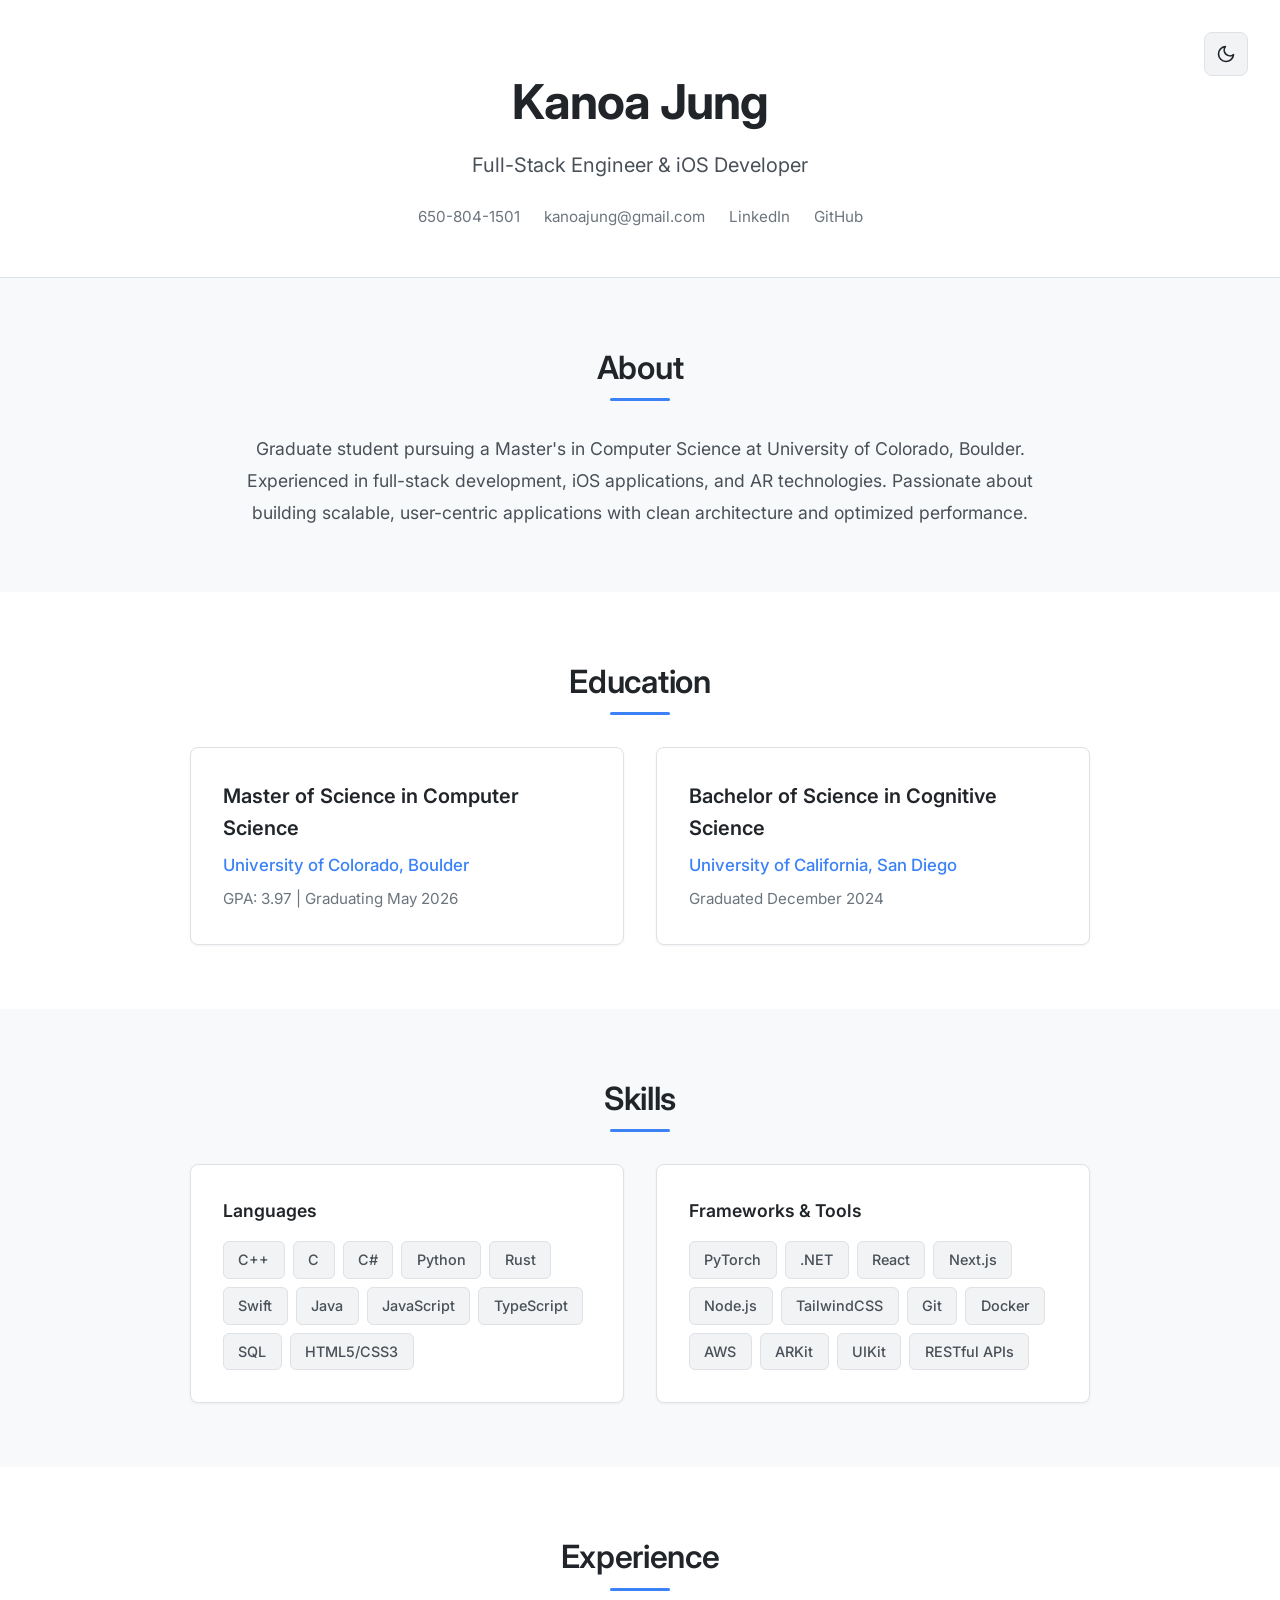
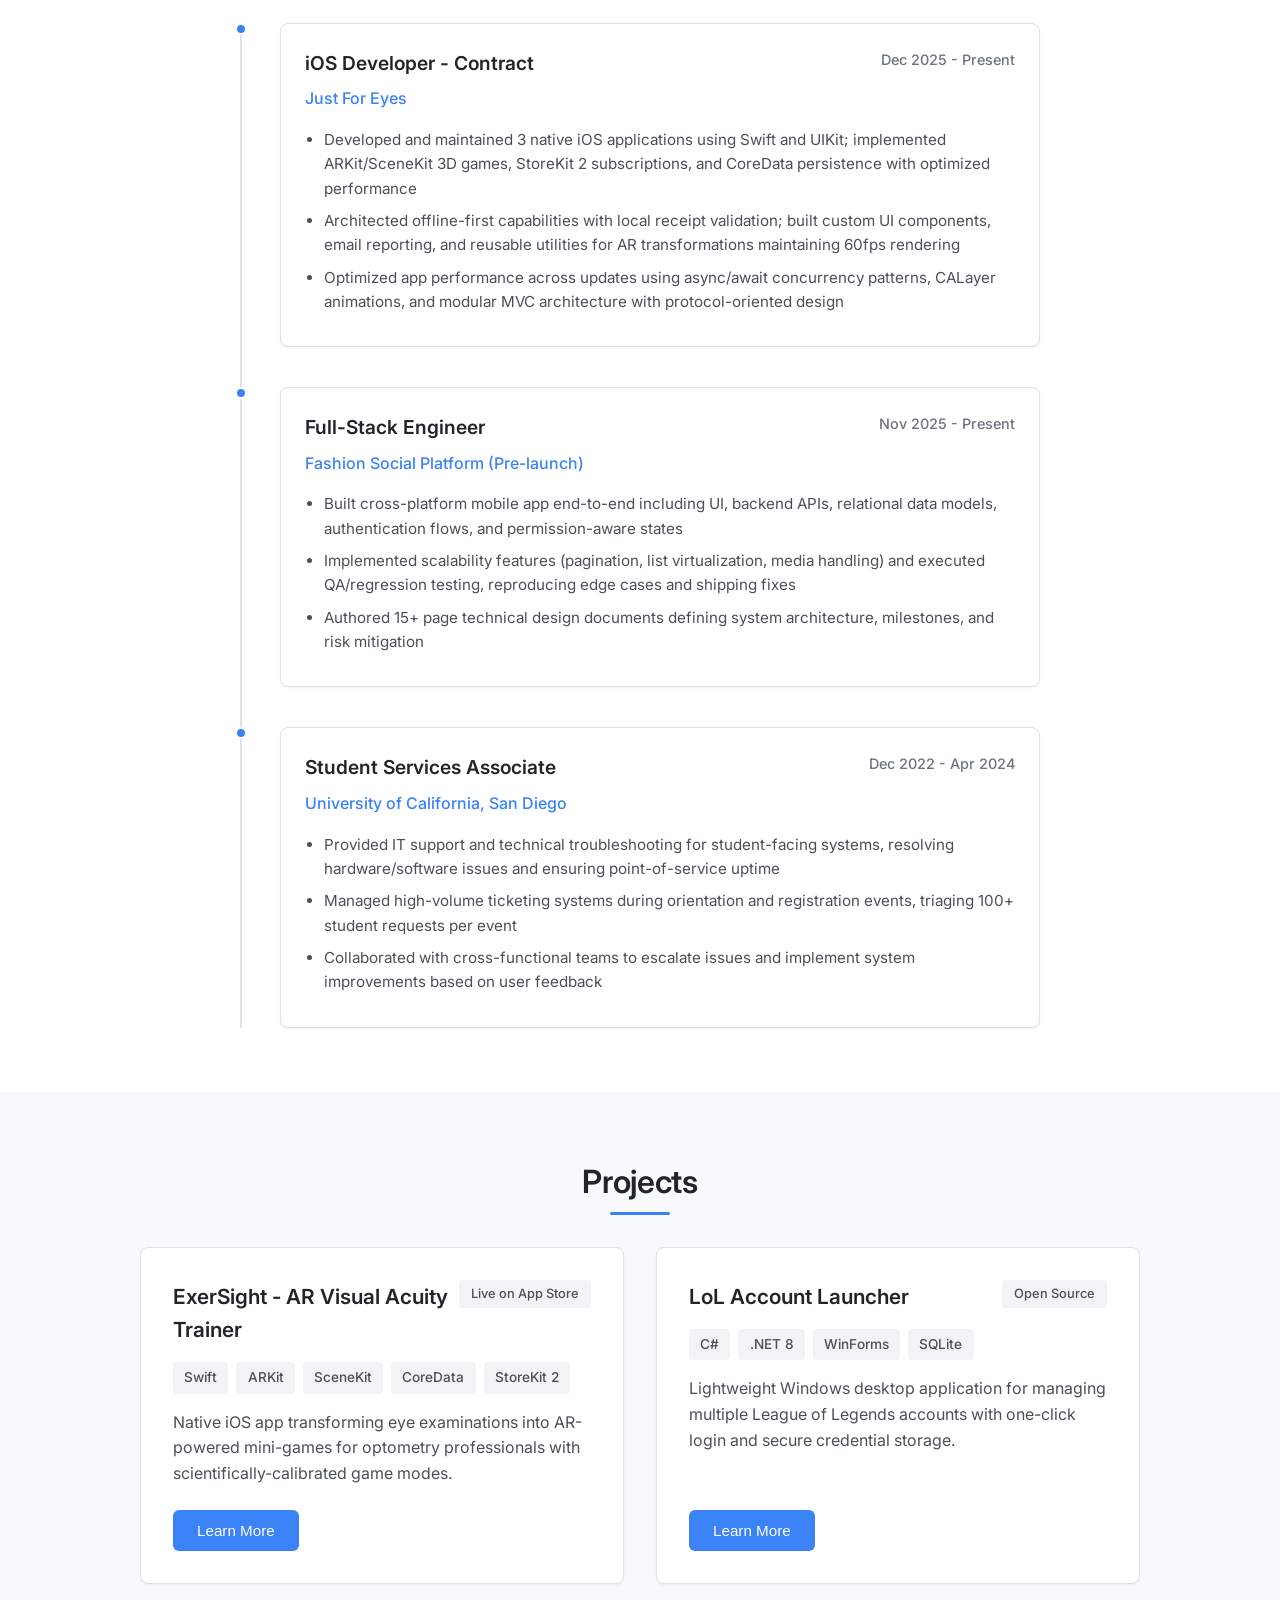
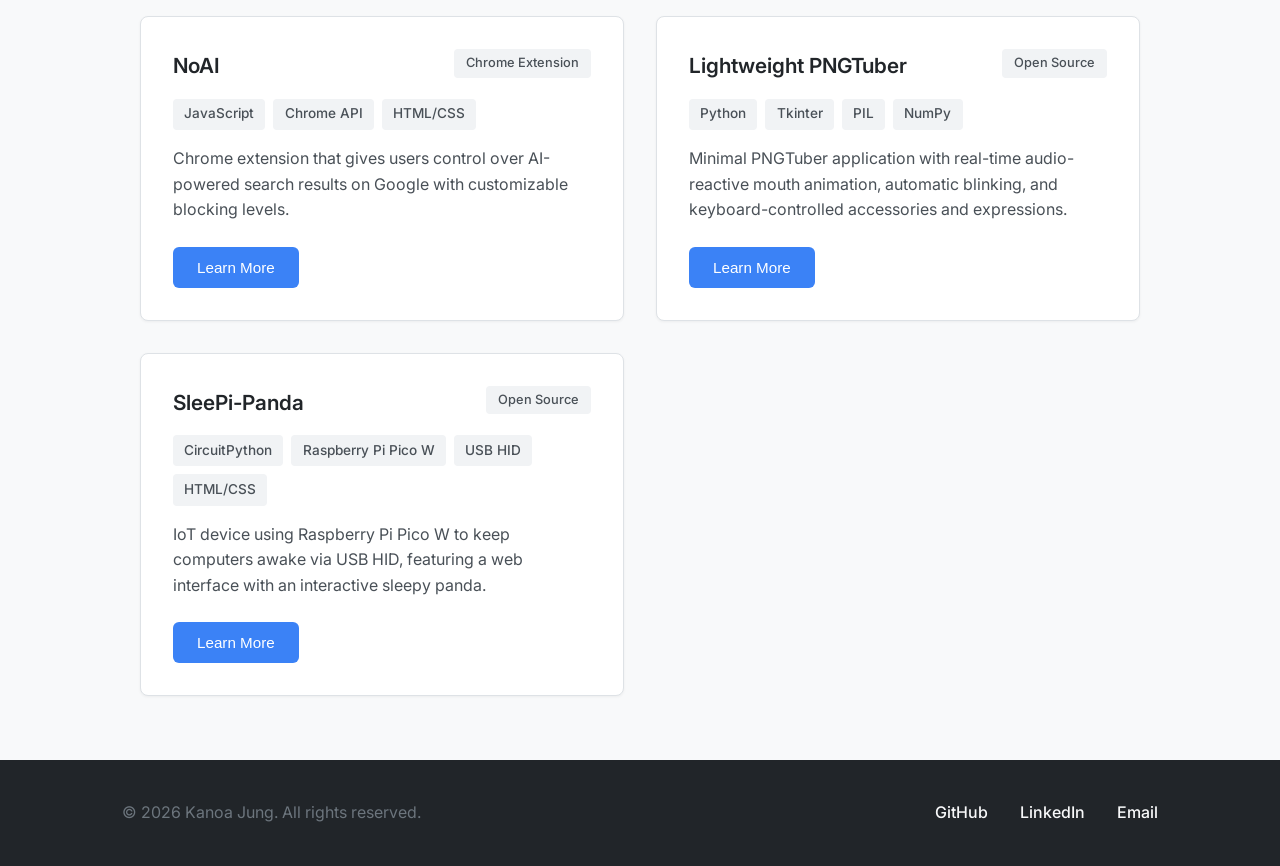
==== commit ed91b299: "Update about section in index.html" ====
--- a/index.html
+++ b/index.html
@@ -45,7 +45,7 @@
         <div class="container">
             <h2 class="section-title">About</h2>
             <p class="about-text">
-                Graduate student pursuing a Master's in Computer Science at University of Colorado, Boulder with a 3.97 GPA. 
+                Graduate student pursuing a Master's in Computer Science at University of Colorado, Boulder. 
                 Experienced in full-stack development, iOS applications, and AR technologies. Passionate about building 
                 scalable, user-centric applications with clean architecture and optimized performance.
             </p>
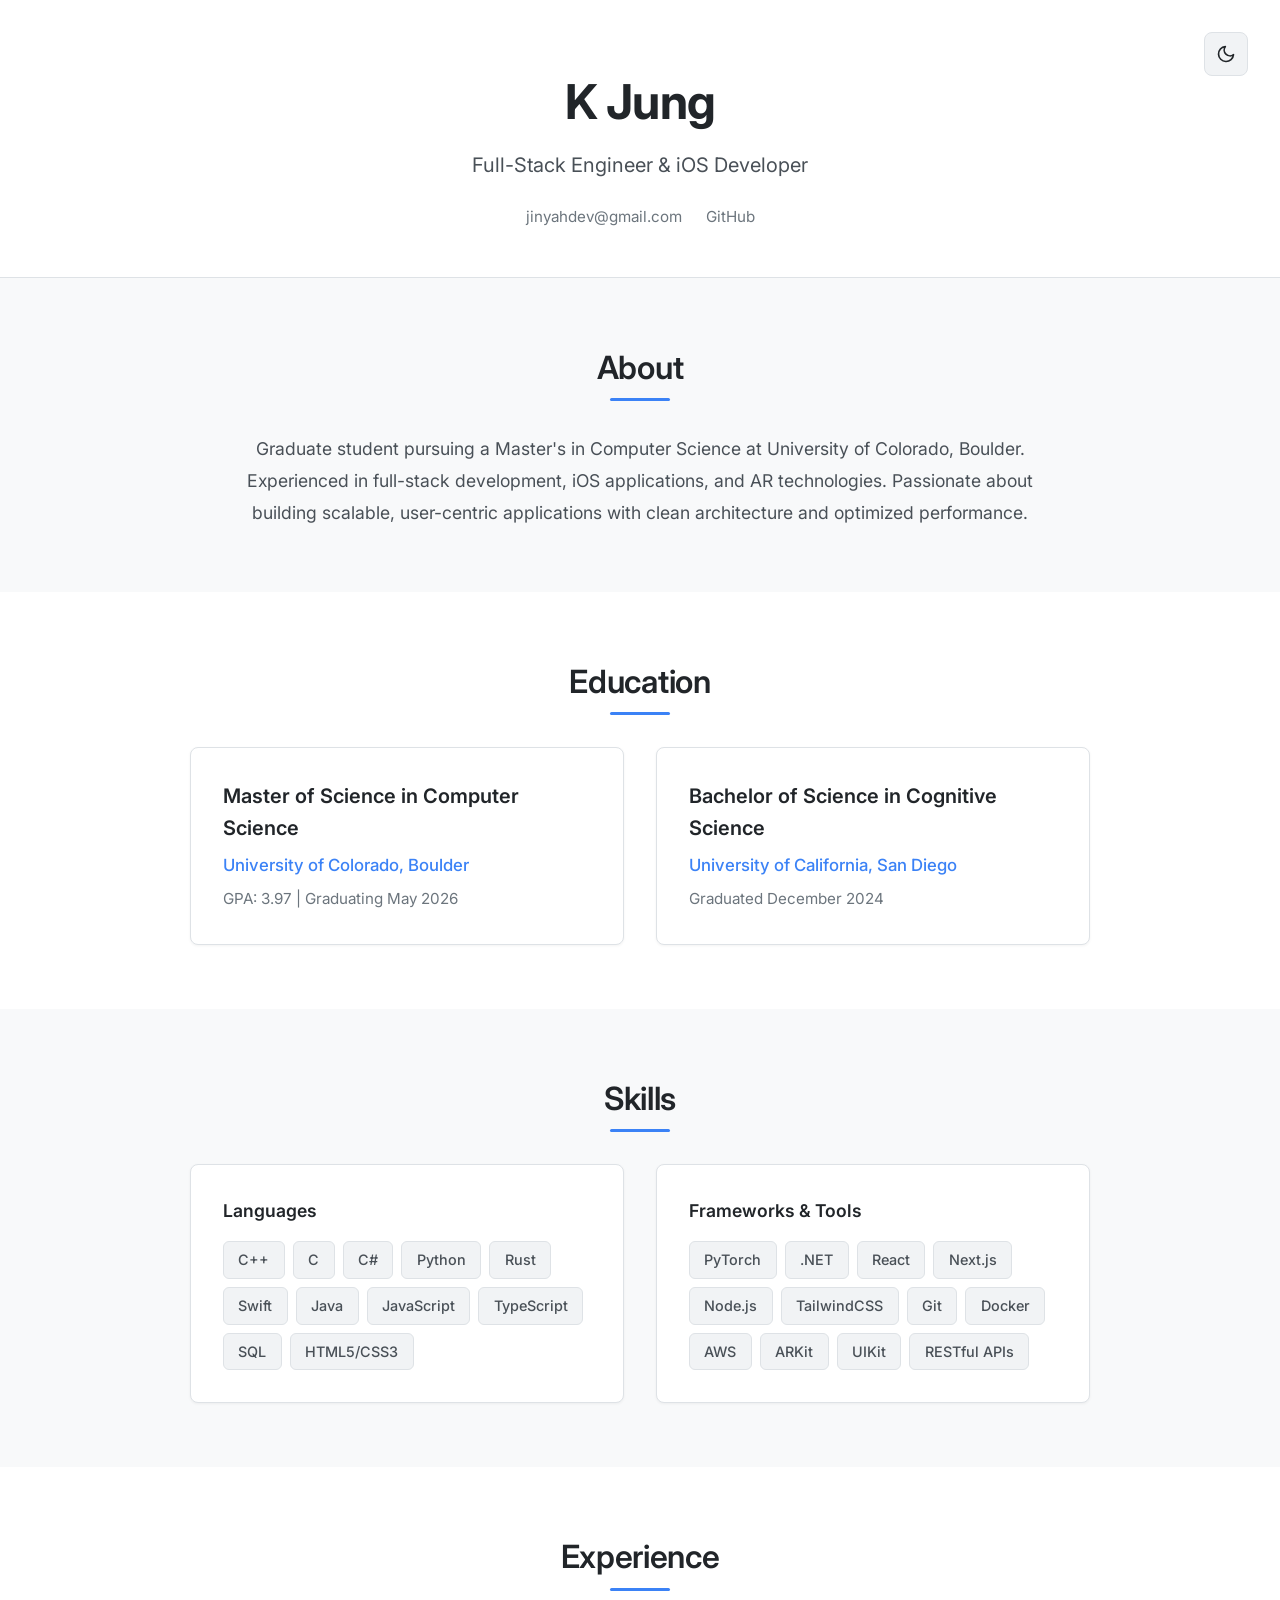
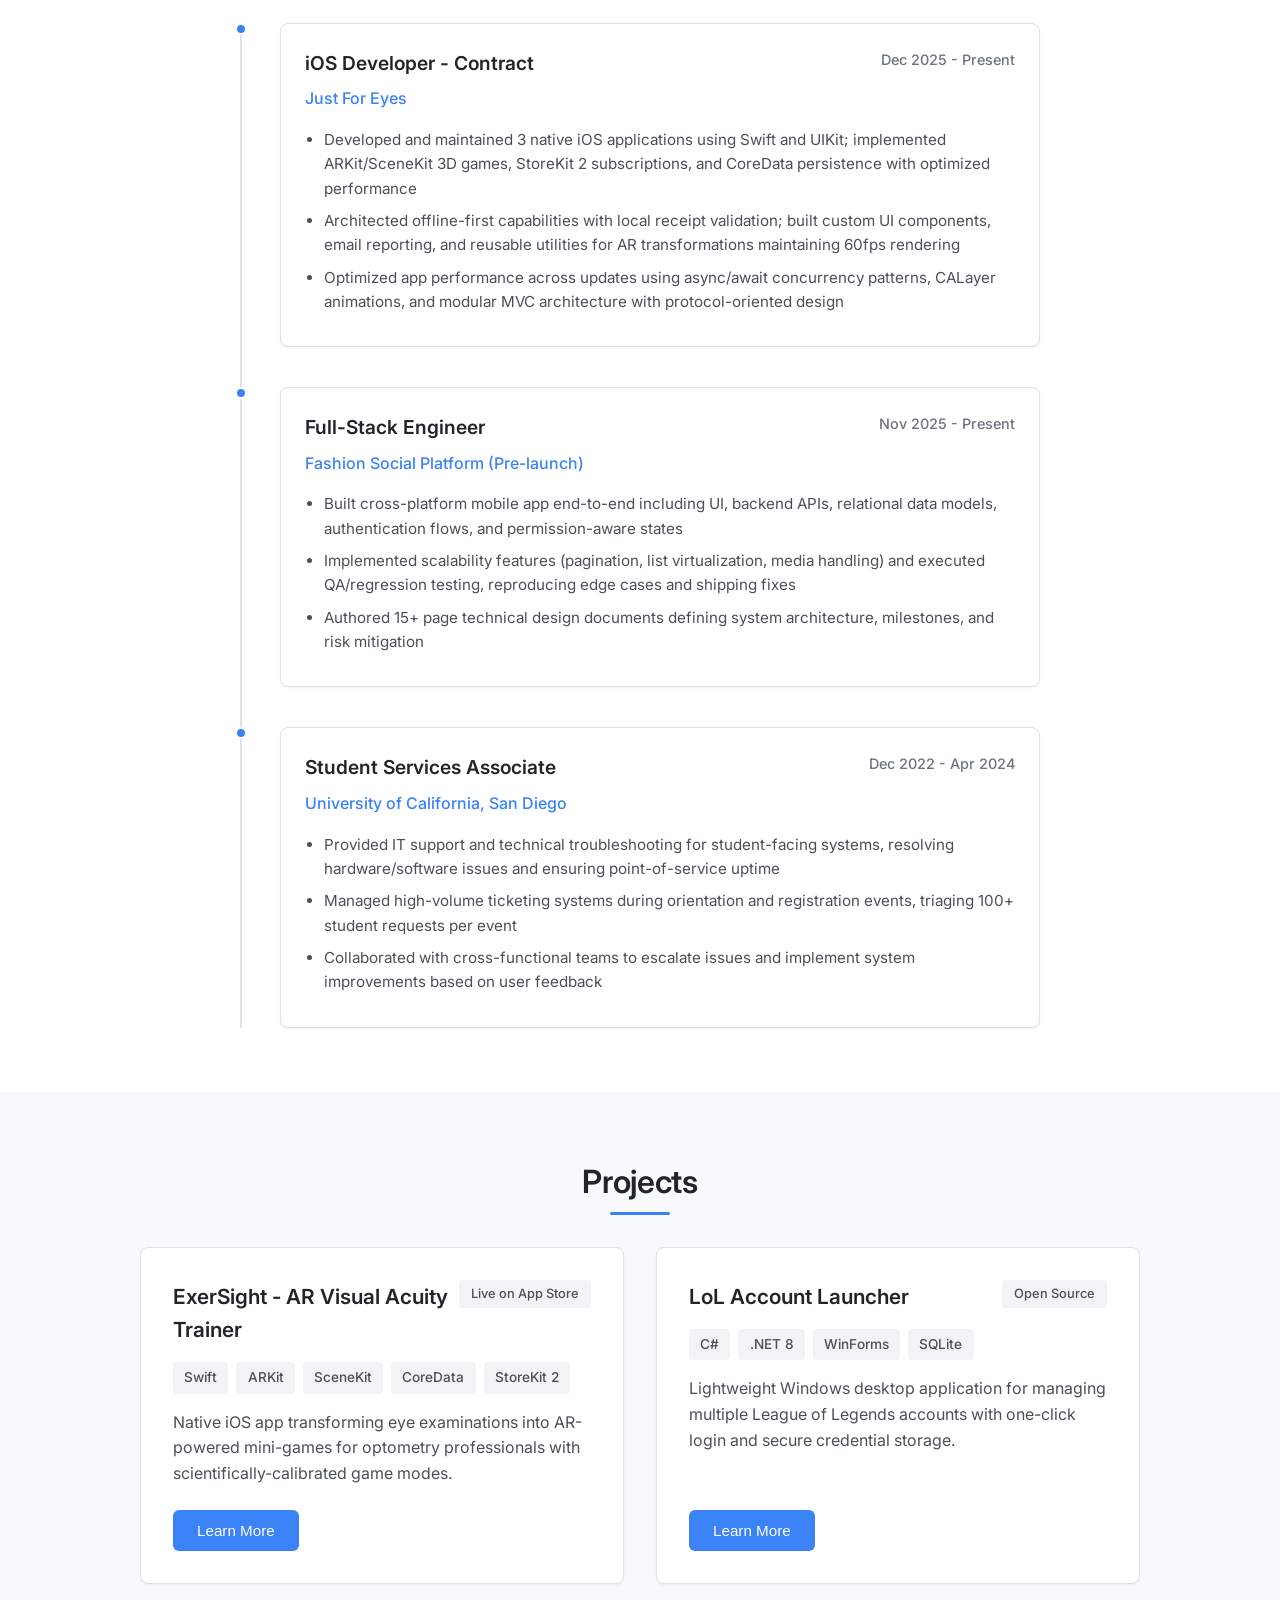
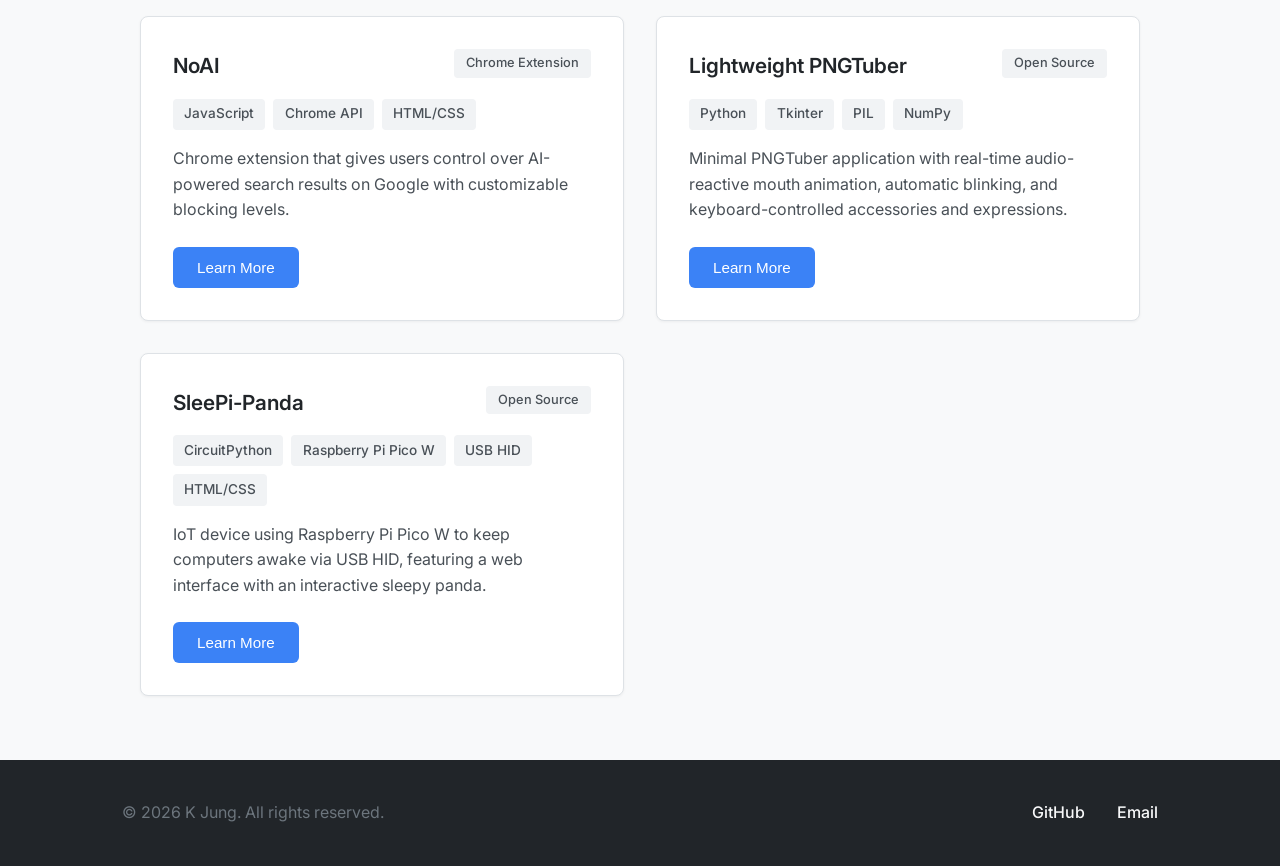
==== commit 96c2dcac: "Update name and contact information in index.html" ====
--- a/index.html
+++ b/index.html
@@ -3,7 +3,7 @@
 <head>
     <meta charset="UTF-8">
     <meta name="viewport" content="width=device-width, initial-scale=1.0">
-    <title>Kanoa Jung - Portfolio</title>
+    <title>K Jung - Portfolio</title>
     <link rel="stylesheet" href="styles.css">
     <link rel="preconnect" href="https://fonts.googleapis.com">
     <link rel="preconnect" href="https://fonts.gstatic.com" crossorigin>
@@ -29,12 +29,10 @@
                     <path d="M21 12.79A9 9 0 1 1 11.21 3 7 7 0 0 0 21 12.79z"></path>
                 </svg>
             </button>
-            <h1 class="name">Kanoa Jung</h1>
+            <h1 class="name">K Jung</h1>
             <p class="tagline">Full-Stack Engineer & iOS Developer</p>
             <div class="contact-links">
-                <a href="tel:650-804-1501" class="contact-link">650-804-1501</a>
-                <a href="mailto:kanoajung@gmail.com" class="contact-link">kanoajung@gmail.com</a>
-                <a href="https://www.linkedin.com/in/kanoajung/" target="_blank" class="contact-link">LinkedIn</a>
+                <a href="mailto:jinyahdev@gmail.com" class="contact-link">jinyahdev@gmail.com</a>
                 <a href="https://github.com/jin-yah" target="_blank" class="contact-link">GitHub</a>
             </div>
         </div>
@@ -265,11 +263,10 @@
     <!-- Footer -->
     <footer class="footer">
         <div class="container">
-            <p>&copy; 2026 Kanoa Jung. All rights reserved.</p>
+            <p>&copy; 2026 K Jung. All rights reserved.</p>
             <div class="footer-links">
                 <a href="https://github.com/jin-yah" target="_blank">GitHub</a>
-                <a href="https://www.linkedin.com/in/kanoajung/" target="_blank">LinkedIn</a>
-                <a href="mailto:kanoajung@gmail.com">Email</a>
+                <a href="mailto:jinyahdev@gmail.com">Email</a>
             </div>
         </div>
     </footer>
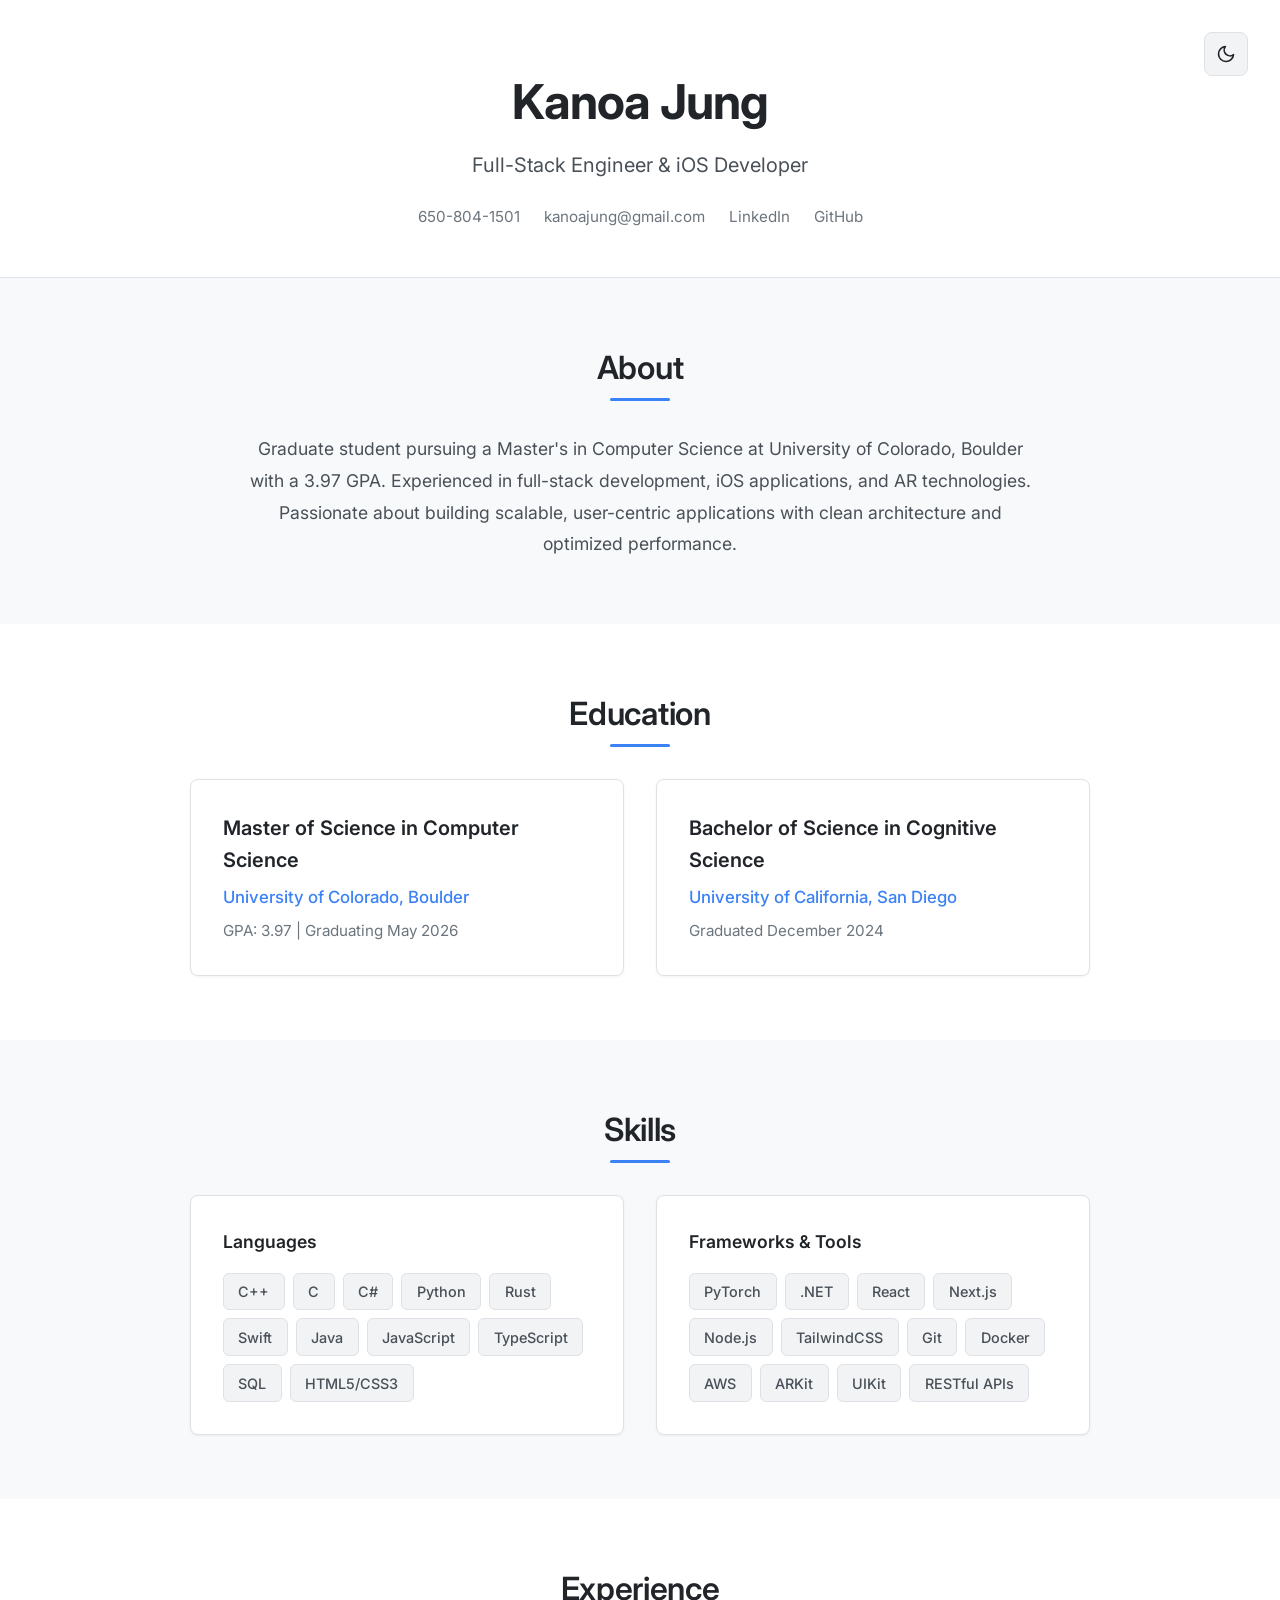
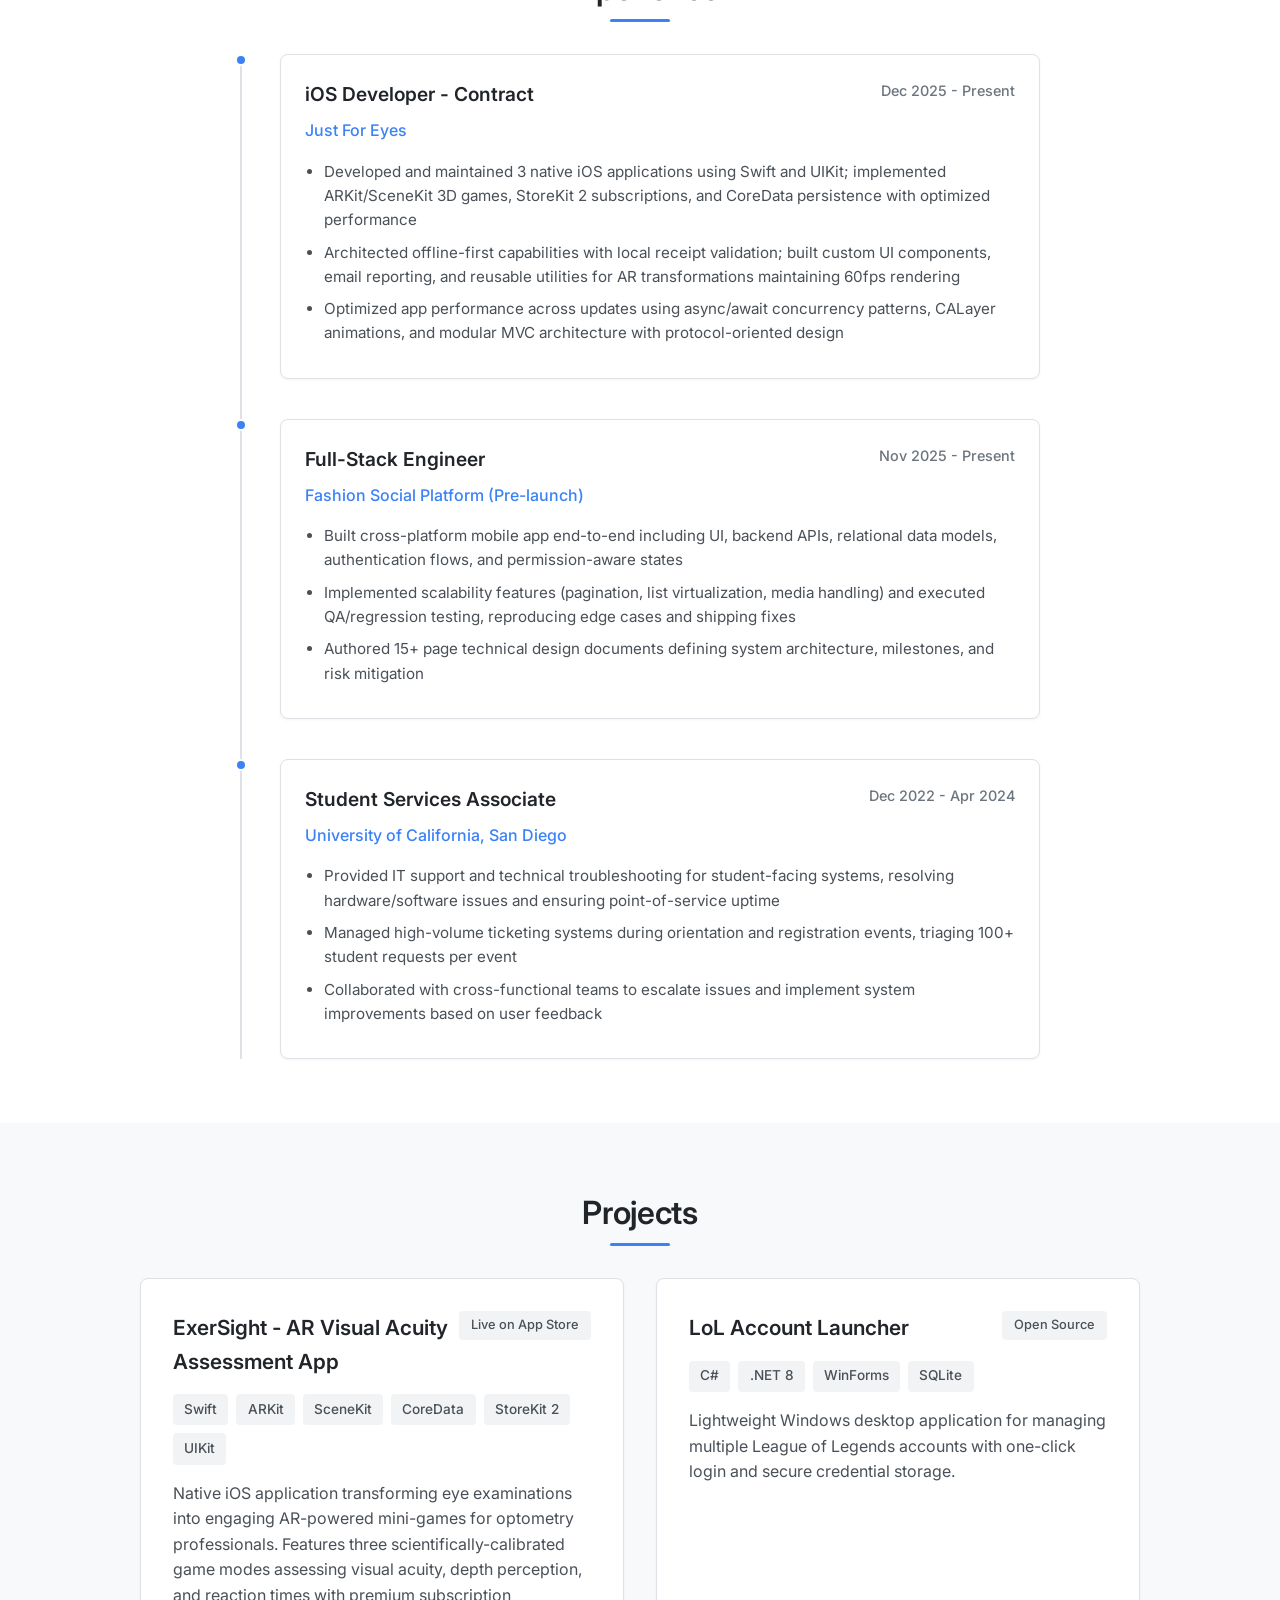
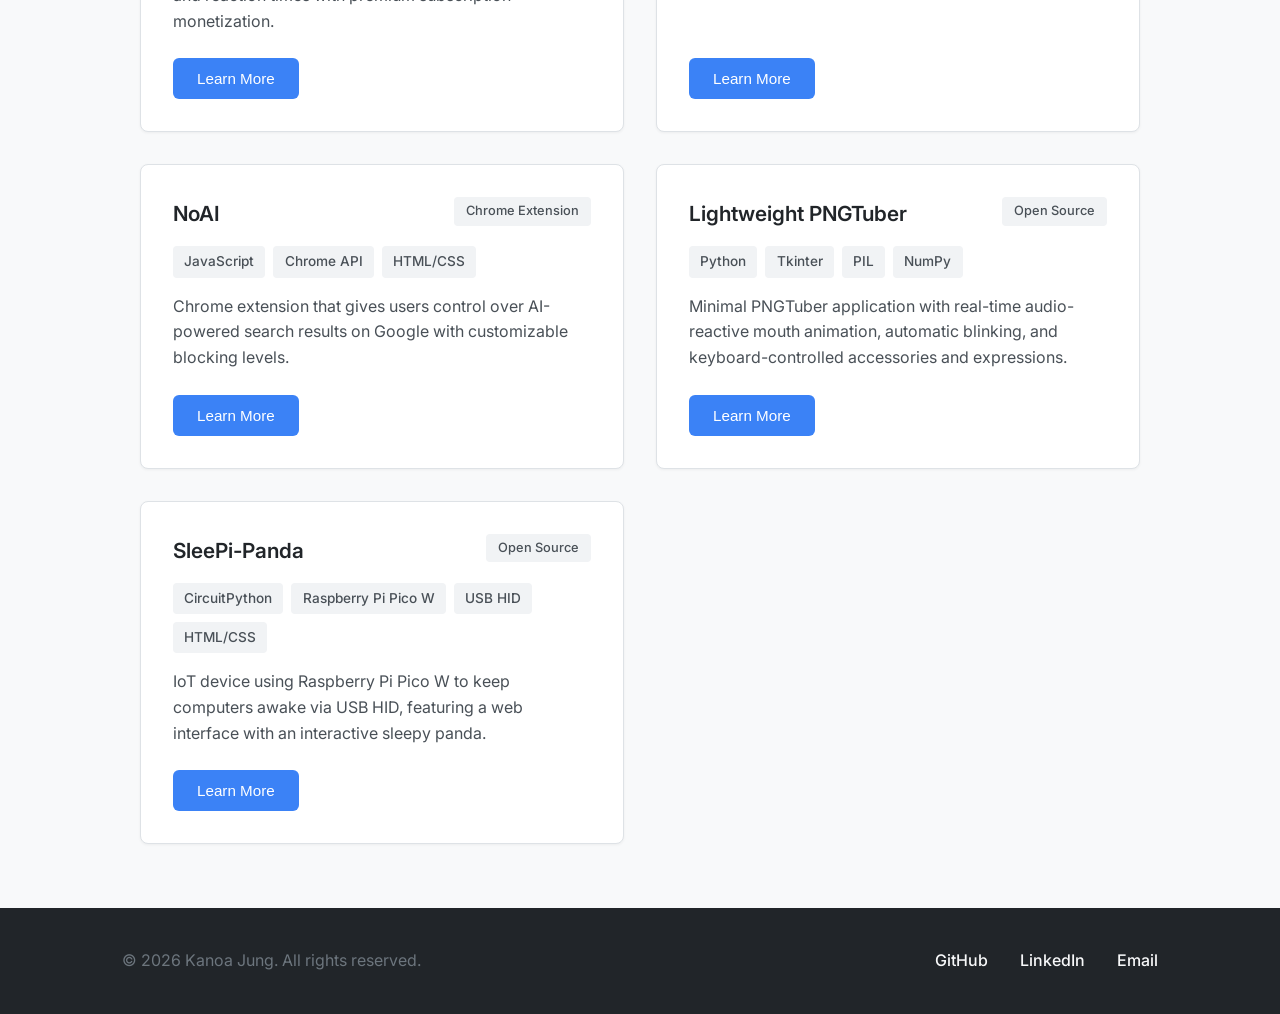
==== commit 5c0feb72: "Updated projects" ====
--- a/index.html
+++ b/index.html
@@ -3,7 +3,7 @@
 <head>
     <meta charset="UTF-8">
     <meta name="viewport" content="width=device-width, initial-scale=1.0">
-    <title>K Jung - Portfolio</title>
+    <title>Kanoa Jung - Portfolio</title>
     <link rel="stylesheet" href="styles.css">
     <link rel="preconnect" href="https://fonts.googleapis.com">
     <link rel="preconnect" href="https://fonts.gstatic.com" crossorigin>
@@ -29,10 +29,12 @@
                     <path d="M21 12.79A9 9 0 1 1 11.21 3 7 7 0 0 0 21 12.79z"></path>
                 </svg>
             </button>
-            <h1 class="name">K Jung</h1>
+            <h1 class="name">Kanoa Jung</h1>
             <p class="tagline">Full-Stack Engineer & iOS Developer</p>
             <div class="contact-links">
-                <a href="mailto:jinyahdev@gmail.com" class="contact-link">jinyahdev@gmail.com</a>
+                <a href="tel:650-804-1501" class="contact-link">650-804-1501</a>
+                <a href="mailto:kanoajung@gmail.com" class="contact-link">kanoajung@gmail.com</a>
+                <a href="https://www.linkedin.com/in/kanoajung/" target="_blank" class="contact-link">LinkedIn</a>
                 <a href="https://github.com/jin-yah" target="_blank" class="contact-link">GitHub</a>
             </div>
         </div>
@@ -43,7 +45,7 @@
         <div class="container">
             <h2 class="section-title">About</h2>
             <p class="about-text">
-                Graduate student pursuing a Master's in Computer Science at University of Colorado, Boulder. 
+                Graduate student pursuing a Master's in Computer Science at University of Colorado, Boulder with a 3.97 GPA. 
                 Experienced in full-stack development, iOS applications, and AR technologies. Passionate about building 
                 scalable, user-centric applications with clean architecture and optimized performance.
             </p>
@@ -174,7 +176,7 @@
             <div class="projects-deck">
                 <div class="project-card" data-project="exersight">
                     <div class="project-header">
-                        <h3 class="project-title">ExerSight - AR Visual Acuity Trainer</h3>
+                        <h3 class="project-title">ExerSight - AR Visual Acuity Assessment App</h3>
                         <span class="project-link-badge">Live on App Store</span>
                     </div>
                     <div class="project-tech">
@@ -183,9 +185,10 @@
                         <span class="tech-tag">SceneKit</span>
                         <span class="tech-tag">CoreData</span>
                         <span class="tech-tag">StoreKit 2</span>
+                        <span class="tech-tag">UIKit</span>
                     </div>
                     <p class="project-summary">
-                        Native iOS app transforming eye examinations into AR-powered mini-games for optometry professionals with scientifically-calibrated game modes.
+                        Native iOS application transforming eye examinations into engaging AR-powered mini-games for optometry professionals. Features three scientifically-calibrated game modes assessing visual acuity, depth perception, and reaction times with premium subscription monetization.
                     </p>
                     <button class="learn-more-btn" onclick="openModal('exersight')">Learn More</button>
                 </div>
@@ -263,10 +266,11 @@
     <!-- Footer -->
     <footer class="footer">
         <div class="container">
-            <p>&copy; 2026 K Jung. All rights reserved.</p>
+            <p>&copy; 2026 Kanoa Jung. All rights reserved.</p>
             <div class="footer-links">
                 <a href="https://github.com/jin-yah" target="_blank">GitHub</a>
-                <a href="mailto:jinyahdev@gmail.com">Email</a>
+                <a href="https://www.linkedin.com/in/kanoajung/" target="_blank">LinkedIn</a>
+                <a href="mailto:kanoajung@gmail.com">Email</a>
             </div>
         </div>
     </footer>
@@ -275,7 +279,7 @@
     <div id="exersight-modal" class="modal">
         <div class="modal-content">
             <button class="modal-close" onclick="closeModal('exersight')">&times;</button>
-            <h2 class="modal-title">ExerSight - AR Visual Acuity Trainer</h2>
+            <h2 class="modal-title">ExerSight - AR-Based Visual Acuity Assessment Application</h2>
             <div class="modal-links">
                 <a href="https://apps.apple.com/pl/app/exersight/id1626914472" target="_blank" class="modal-link">View on App Store →</a>
             </div>
@@ -286,36 +290,80 @@
                 <span class="tech-tag">CoreData</span>
                 <span class="tech-tag">StoreKit 2</span>
                 <span class="tech-tag">UIKit</span>
+                <span class="tech-tag">Physics</span>
+                <span class="tech-tag">Protocol-Oriented Design</span>
             </div>
             <div class="modal-body">
                 <h3>Overview</h3>
                 <p>
-                    Developed a native iOS application that transforms traditional eye examinations into engaging AR-powered mini-games 
-                    designed for optometry professionals. The app features scientifically-calibrated game modes using SceneKit with 
-                    physics-based mechanics to assess visual acuity, depth perception, and reaction times.
-                </p>
+                    Native iOS application that transforms traditional eye examinations into engaging AR-powered mini-games. Designed for optometry professionals to assess patient visual acuity, hand-eye coordination, and reaction times through three scientifically-calibrated interactive experiences.
+                </p>
+
+                <h3>Core Game Modes</h3>
+                <ul>
+                    <li><strong>Ball Catch:</strong> 3D game measuring depth perception and catching accuracy with physics-based ball trajectories and collision detection</li>
+                    <li><strong>Ball Find:</strong> Visual search assessment testing pattern recognition and target identification speed across varying difficulty levels</li>
+                    <li><strong>Ball Deflect:</strong> Reaction time and peripheral vision evaluation through interactive object deflection mechanics</li>
+                </ul>
 
                 <h3>Key Features</h3>
                 <ul>
-                    <li><strong>AR-Powered Games:</strong> 3 scientifically-calibrated game modes built with SceneKit featuring physics-based mechanics for comprehensive visual assessment</li>
-                    <li><strong>Performance Tracking:</strong> CoreData-powered system tracking best times across difficulty levels with professional email reporting for patient assessment</li>
-                    <li><strong>Offline-First Premium:</strong> StoreKit 2 subscription system with local receipt validation for reliable offline access</li>
-                    <li><strong>Optimized Rendering:</strong> 60fps 3D performance on older iPhone models with complex scene graphs and particle systems</li>
-                </ul>
-
-                <h3>Technical Highlights</h3>
-                <ul>
-                    <li>Implemented modular Swift architecture with protocol-oriented design and MVC pattern across 33 Swift files</li>
-                    <li>Created 5 custom SceneKit scenes with advanced AR transformations and cross-thread synchronization</li>
-                    <li>Developed 15+ custom UI components with smooth animations using CALayer</li>
-                    <li>Engineered comprehensive data model with local persistence and email export functionality</li>
+                    <li><strong>Performance Tracking:</strong> CoreData-powered score persistence with best time records across three difficulty levels (Easy, Medium, Hard)</li>
+                    <li><strong>Assessment Reporting:</strong> Professional email reporting system with formatted patient results and timestamps for clinical documentation</li>
+                    <li><strong>Premium Monetization:</strong> Time-limited subscription model with 1-month and 3-month tiers integrated via StoreKit 2</li>
+                    <li><strong>Offline Support:</strong> Local receipt validation enabling premium access without internet connectivity after initial purchase</li>
+                    <li><strong>AR Rendering:</strong> Immersive SceneKit 3D environments with custom scene files for each game mode</li>
+                    <li><strong>Optimized Performance:</strong> 60fps 3D rendering on older iPhone models with complex scene graphs and particle systems</li>
+                </ul>
+
+                <h3>Technical Architecture</h3>
+                <ul>
+                    <li><strong>AR Rendering:</strong> SceneKit 3D environments with custom `.scn` scene files for each game mode; physics engine for realistic ball trajectories and collisions</li>
+                    <li><strong>Game Logic:</strong> Modular Swift classes inheriting from base `GameLogic` class with specialized implementations for each mini-game; clean separation between game mechanics and UI</li>
+                    <li><strong>Data Persistence:</strong> CoreData for score storage with relationship modeling; UserDefaults for app preferences and trial limits</li>
+                    <li><strong>View Layer:</strong> Custom UIView subclasses with delegate protocols for clean separation of concerns; advanced Auto Layout for responsive design</li>
+                    <li><strong>Asset Management:</strong> Xcode asset catalogs with organized image sets and 3D scene assets in `art.scnassets/` directory</li>
+                </ul>
+
+                <h3>Development Challenges Solved</h3>
+                <ul>
+                    <li>Synchronized 3D rendering with main thread UI updates to avoid SceneKit threading conflicts while maintaining frame rate</li>
+                    <li>Implemented offline-first premium access system with graceful degradation when App Store is unreachable</li>
+                    <li>Optimized 3D scene performance for older iPhone models while maintaining visual quality and scientific accuracy</li>
+                    <li>Created intuitive AR onboarding with instructional animations demonstrating game mechanics to users</li>
+                    <li>Designed difficulty progression system balancing accessibility for patients with varying abilities</li>
+                </ul>
+
+                <h3>Project Metrics</h3>
+                <ul>
+                    <li><strong>33 Swift files</strong> totaling comprehensive iOS application architecture</li>
+                    <li><strong>5 custom SceneKit scenes</strong> with detailed 3D environments and interactive elements</li>
+                    <li><strong>3 complete game modes</strong> with multiple difficulty tiers and scoring algorithms</li>
+                    <li><strong>15+ custom UI components</strong> for game overlays, menus, and results presentation</li>
+                    <li><strong>Comprehensive asset library</strong> including 2D graphics, 3D models, and custom fonts for cohesive branding</li>
+                </ul>
+
+                <h3>Platform Requirements</h3>
+                <ul>
+                    <li>iOS 15.0+</li>
+                    <li>ARKit-compatible devices (iPhone 6s and newer)</li>
+                    <li>Camera access for AR features</li>
+                    <li>Optional: StoreKit for in-app purchases and premium features</li>
+                </ul>
+
+                <h3>Skills Demonstrated</h3>
+                <ul>
+                    <li><strong>iOS Development:</strong> Advanced Swift programming with protocol-oriented design, UIKit custom view development, Auto Layout</li>
+                    <li><strong>3D Graphics & AR:</strong> SceneKit scene graph management, ARKit world tracking, physics simulation, particle systems</li>
+                    <li><strong>Data & Persistence:</strong> CoreData modeling, UserDefaults, file I/O for cache management</li>
+                    <li><strong>Monetization:</strong> StoreKit 2 subscription implementation, product catalog management, transaction verification</li>
+                    <li><strong>Software Architecture:</strong> MVC and delegate patterns, protocol-oriented programming, separation of concerns, modular game logic</li>
+                    <li><strong>Performance Optimization:</strong> Cross-thread communication, offline-first architecture, mobile 3D rendering optimization</li>
                 </ul>
 
                 <h3>Impact</h3>
                 <p>
-                    Delivered a complete production app that bridges the gap between clinical eye examinations and engaging 
-                    gamification, providing optometry professionals with a modern tool for patient assessment while maintaining 
-                    scientific accuracy and optimal performance.
+                    Provides optometry professionals with a modern, engaging tool for patient assessment that improves test compliance and data accuracy compared to traditional chart-based methods. The gamified approach reduces patient anxiety and increases participation, particularly with younger patients. Demonstrates production-ready iOS development with complex 3D graphics, monetization systems, and offline-first architecture.
                 </p>
             </div>
         </div>
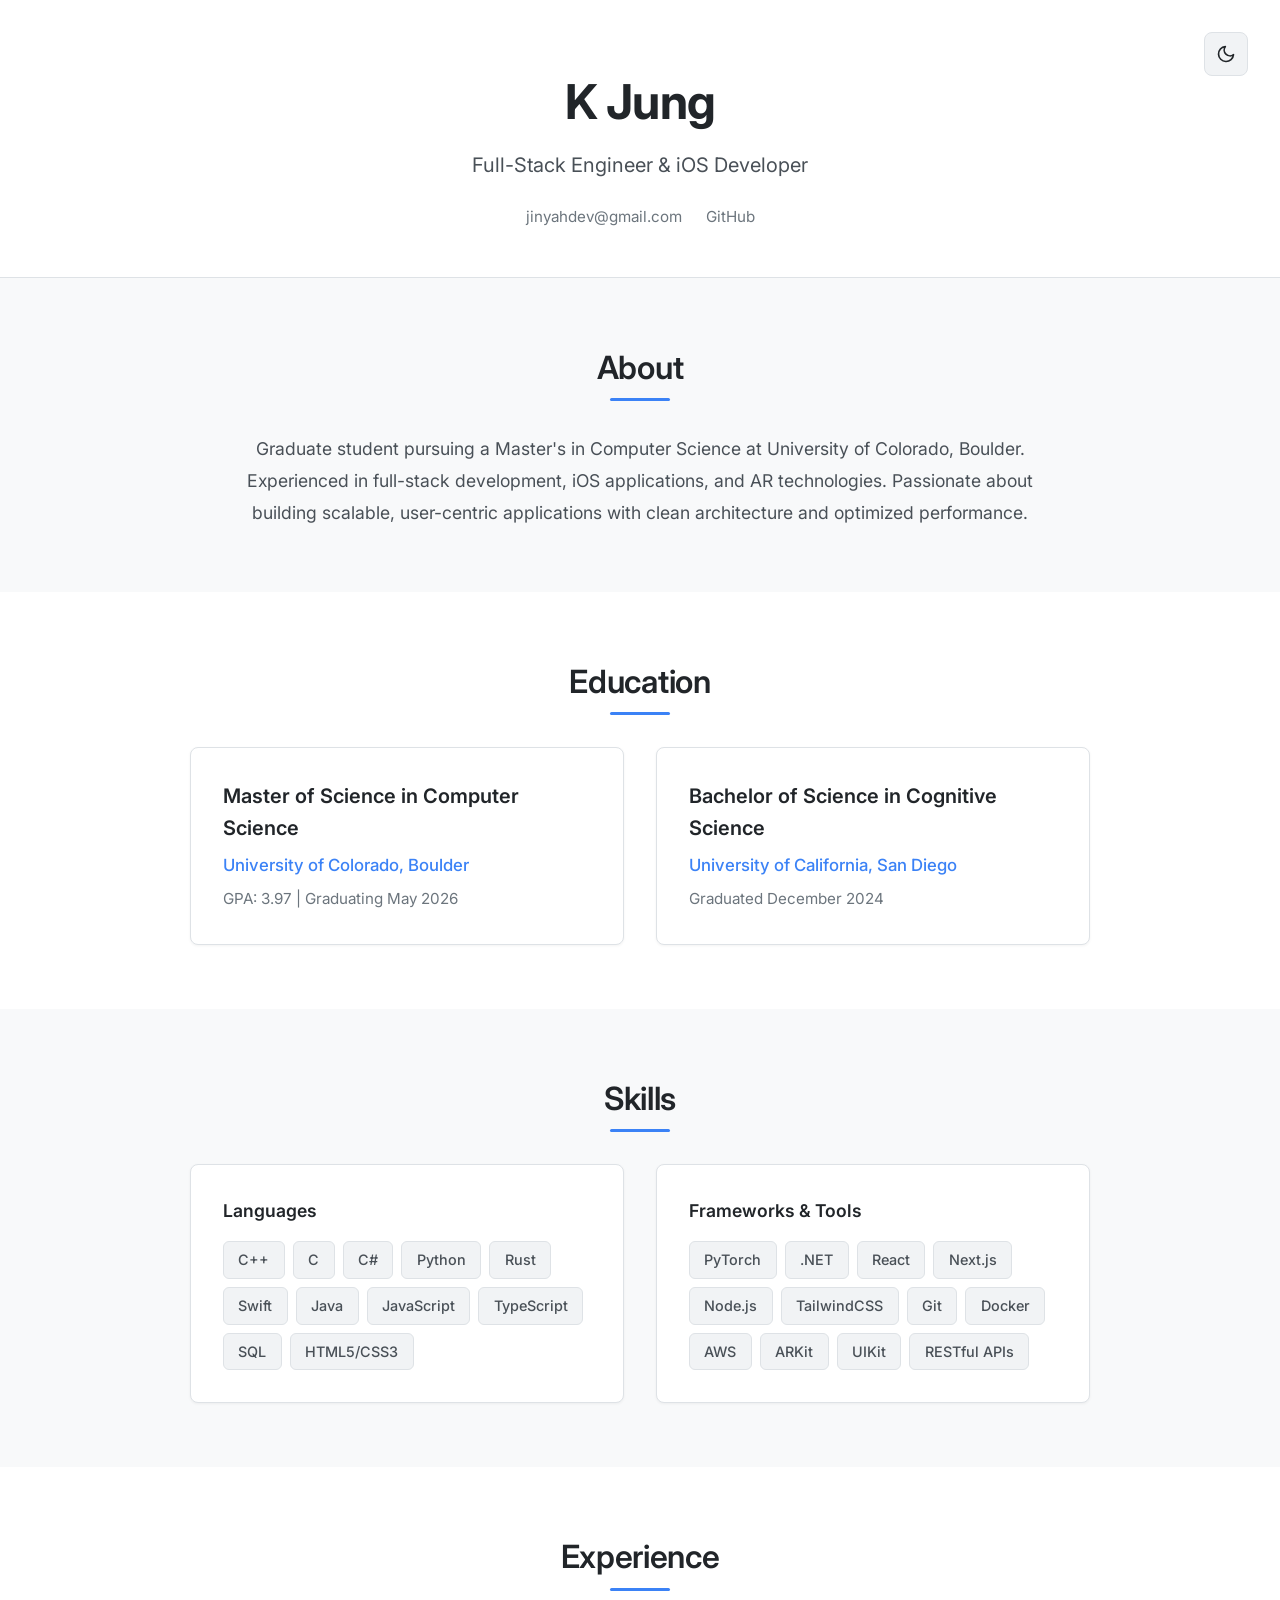
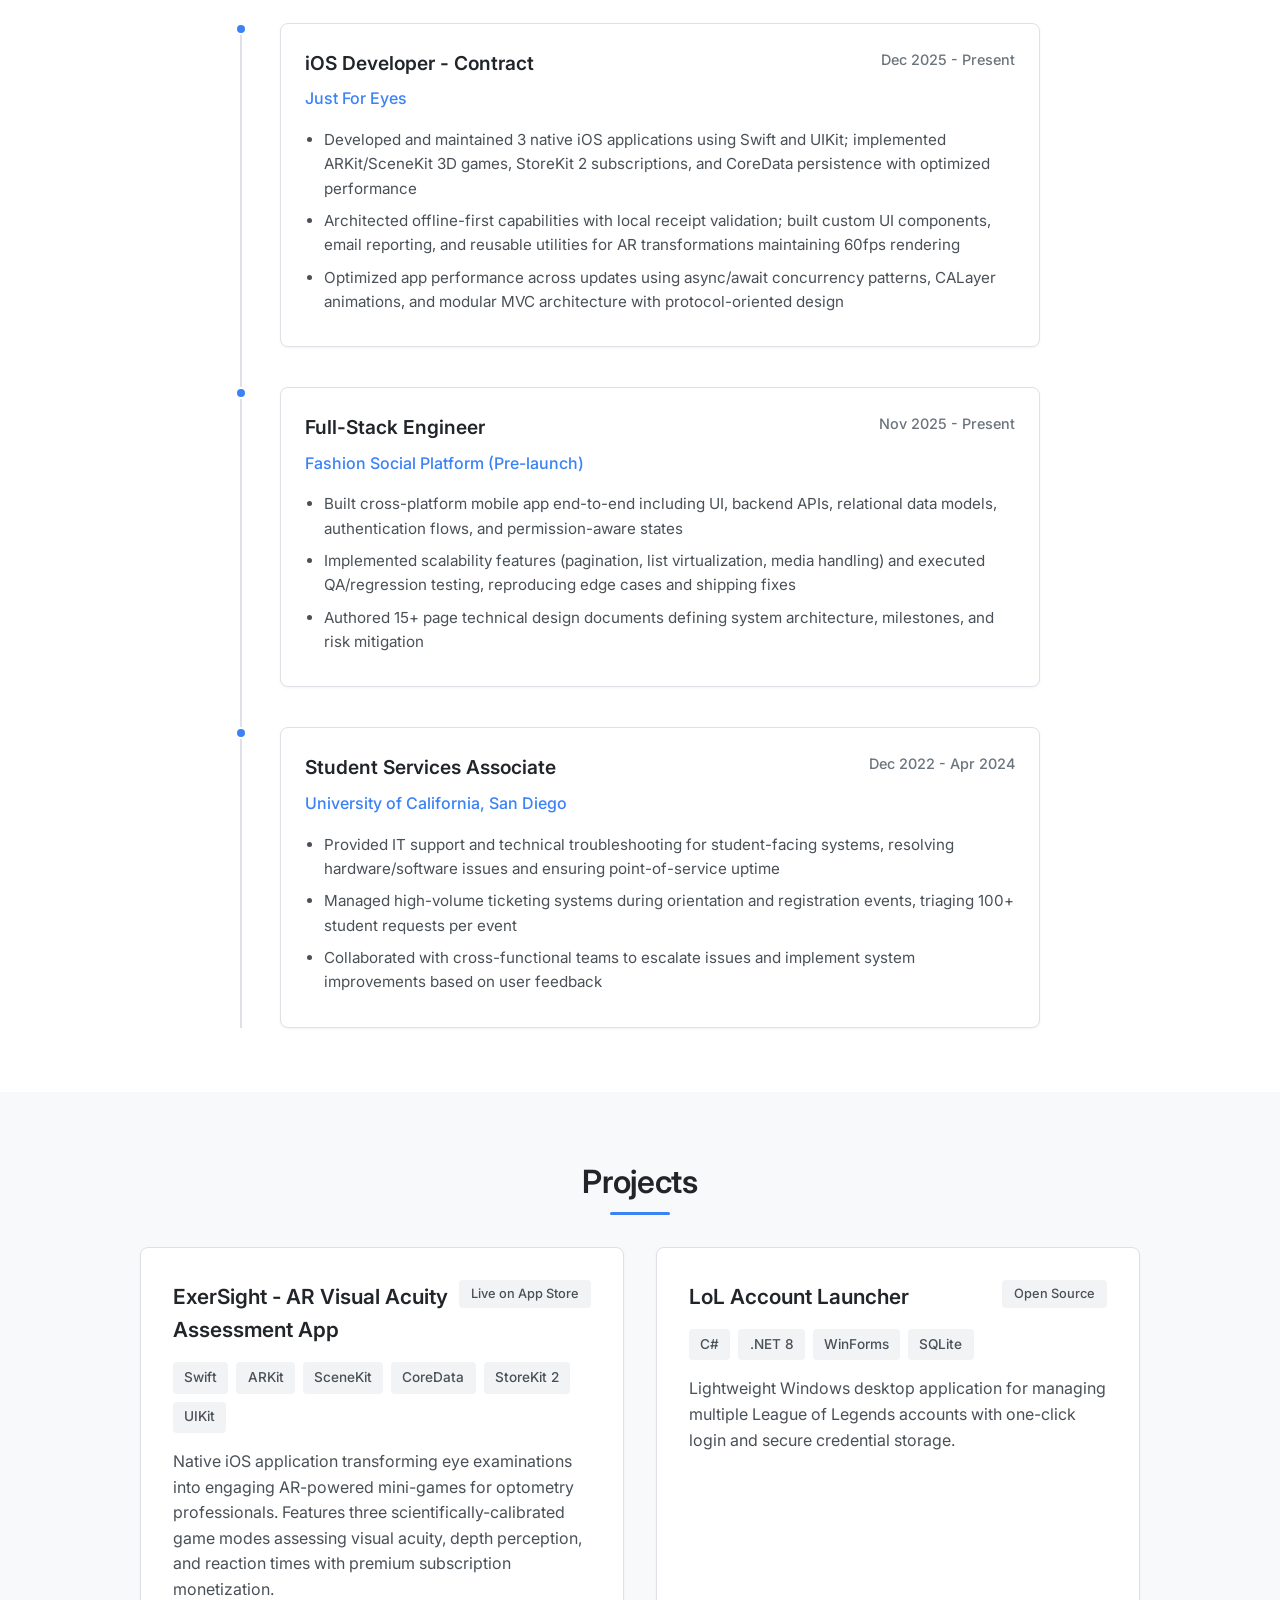
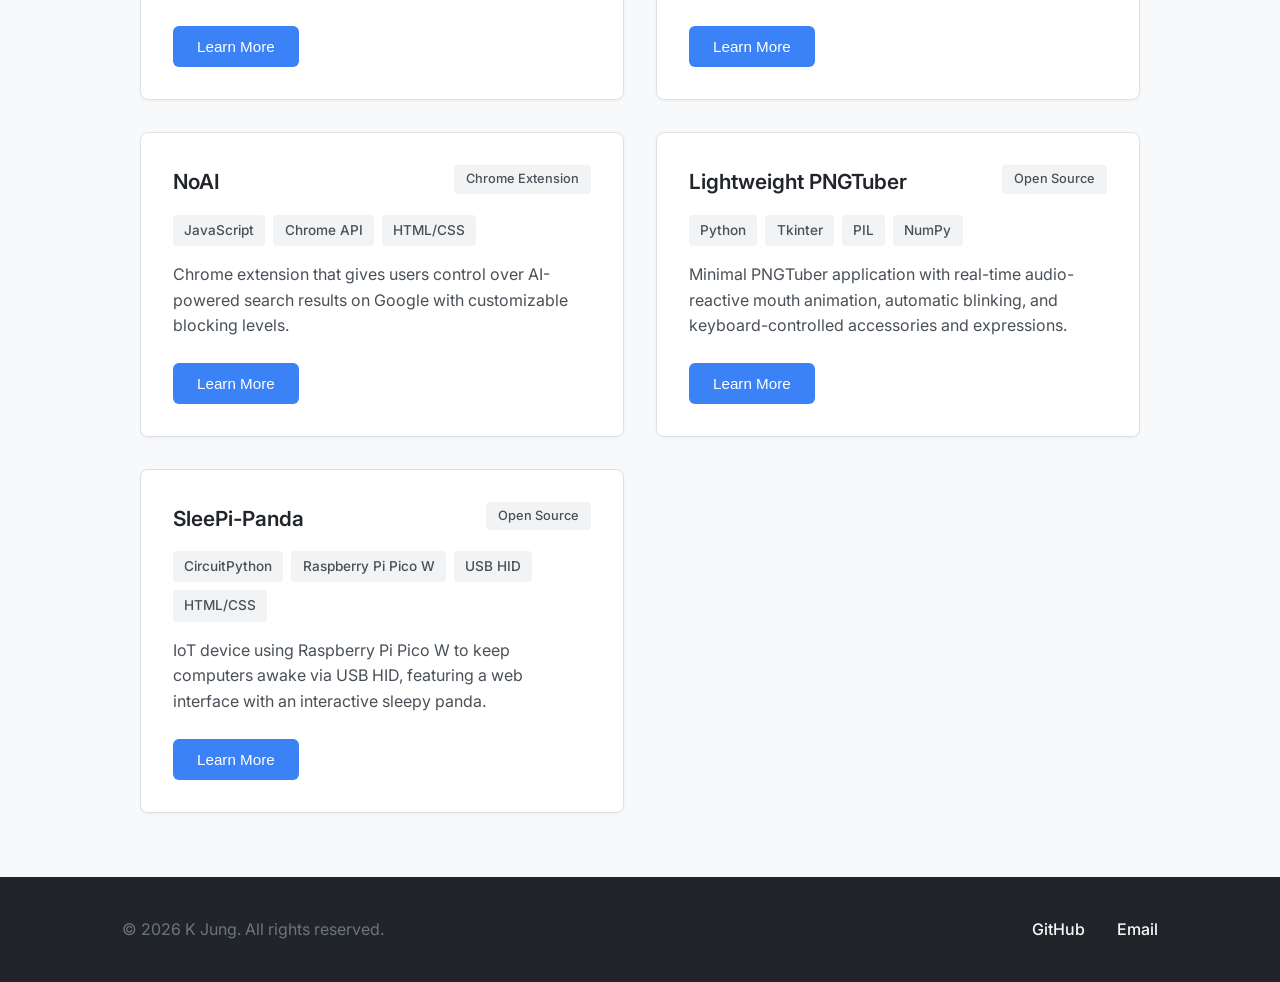
==== commit 22876c75: "Merge branch 'main' of https://github.com/Jin-yah/jin-yah.github.io" ====
--- a/index.html
+++ b/index.html
@@ -3,7 +3,7 @@
 <head>
     <meta charset="UTF-8">
     <meta name="viewport" content="width=device-width, initial-scale=1.0">
-    <title>Kanoa Jung - Portfolio</title>
+    <title>K Jung - Portfolio</title>
     <link rel="stylesheet" href="styles.css">
     <link rel="preconnect" href="https://fonts.googleapis.com">
     <link rel="preconnect" href="https://fonts.gstatic.com" crossorigin>
@@ -29,12 +29,10 @@
                     <path d="M21 12.79A9 9 0 1 1 11.21 3 7 7 0 0 0 21 12.79z"></path>
                 </svg>
             </button>
-            <h1 class="name">Kanoa Jung</h1>
+            <h1 class="name">K Jung</h1>
             <p class="tagline">Full-Stack Engineer & iOS Developer</p>
             <div class="contact-links">
-                <a href="tel:650-804-1501" class="contact-link">650-804-1501</a>
-                <a href="mailto:kanoajung@gmail.com" class="contact-link">kanoajung@gmail.com</a>
-                <a href="https://www.linkedin.com/in/kanoajung/" target="_blank" class="contact-link">LinkedIn</a>
+                <a href="mailto:jinyahdev@gmail.com" class="contact-link">jinyahdev@gmail.com</a>
                 <a href="https://github.com/jin-yah" target="_blank" class="contact-link">GitHub</a>
             </div>
         </div>
@@ -45,7 +43,7 @@
         <div class="container">
             <h2 class="section-title">About</h2>
             <p class="about-text">
-                Graduate student pursuing a Master's in Computer Science at University of Colorado, Boulder with a 3.97 GPA. 
+                Graduate student pursuing a Master's in Computer Science at University of Colorado, Boulder. 
                 Experienced in full-stack development, iOS applications, and AR technologies. Passionate about building 
                 scalable, user-centric applications with clean architecture and optimized performance.
             </p>
@@ -266,11 +264,10 @@
     <!-- Footer -->
     <footer class="footer">
         <div class="container">
-            <p>&copy; 2026 Kanoa Jung. All rights reserved.</p>
+            <p>&copy; 2026 K Jung. All rights reserved.</p>
             <div class="footer-links">
                 <a href="https://github.com/jin-yah" target="_blank">GitHub</a>
-                <a href="https://www.linkedin.com/in/kanoajung/" target="_blank">LinkedIn</a>
-                <a href="mailto:kanoajung@gmail.com">Email</a>
+                <a href="mailto:jinyahdev@gmail.com">Email</a>
             </div>
         </div>
     </footer>
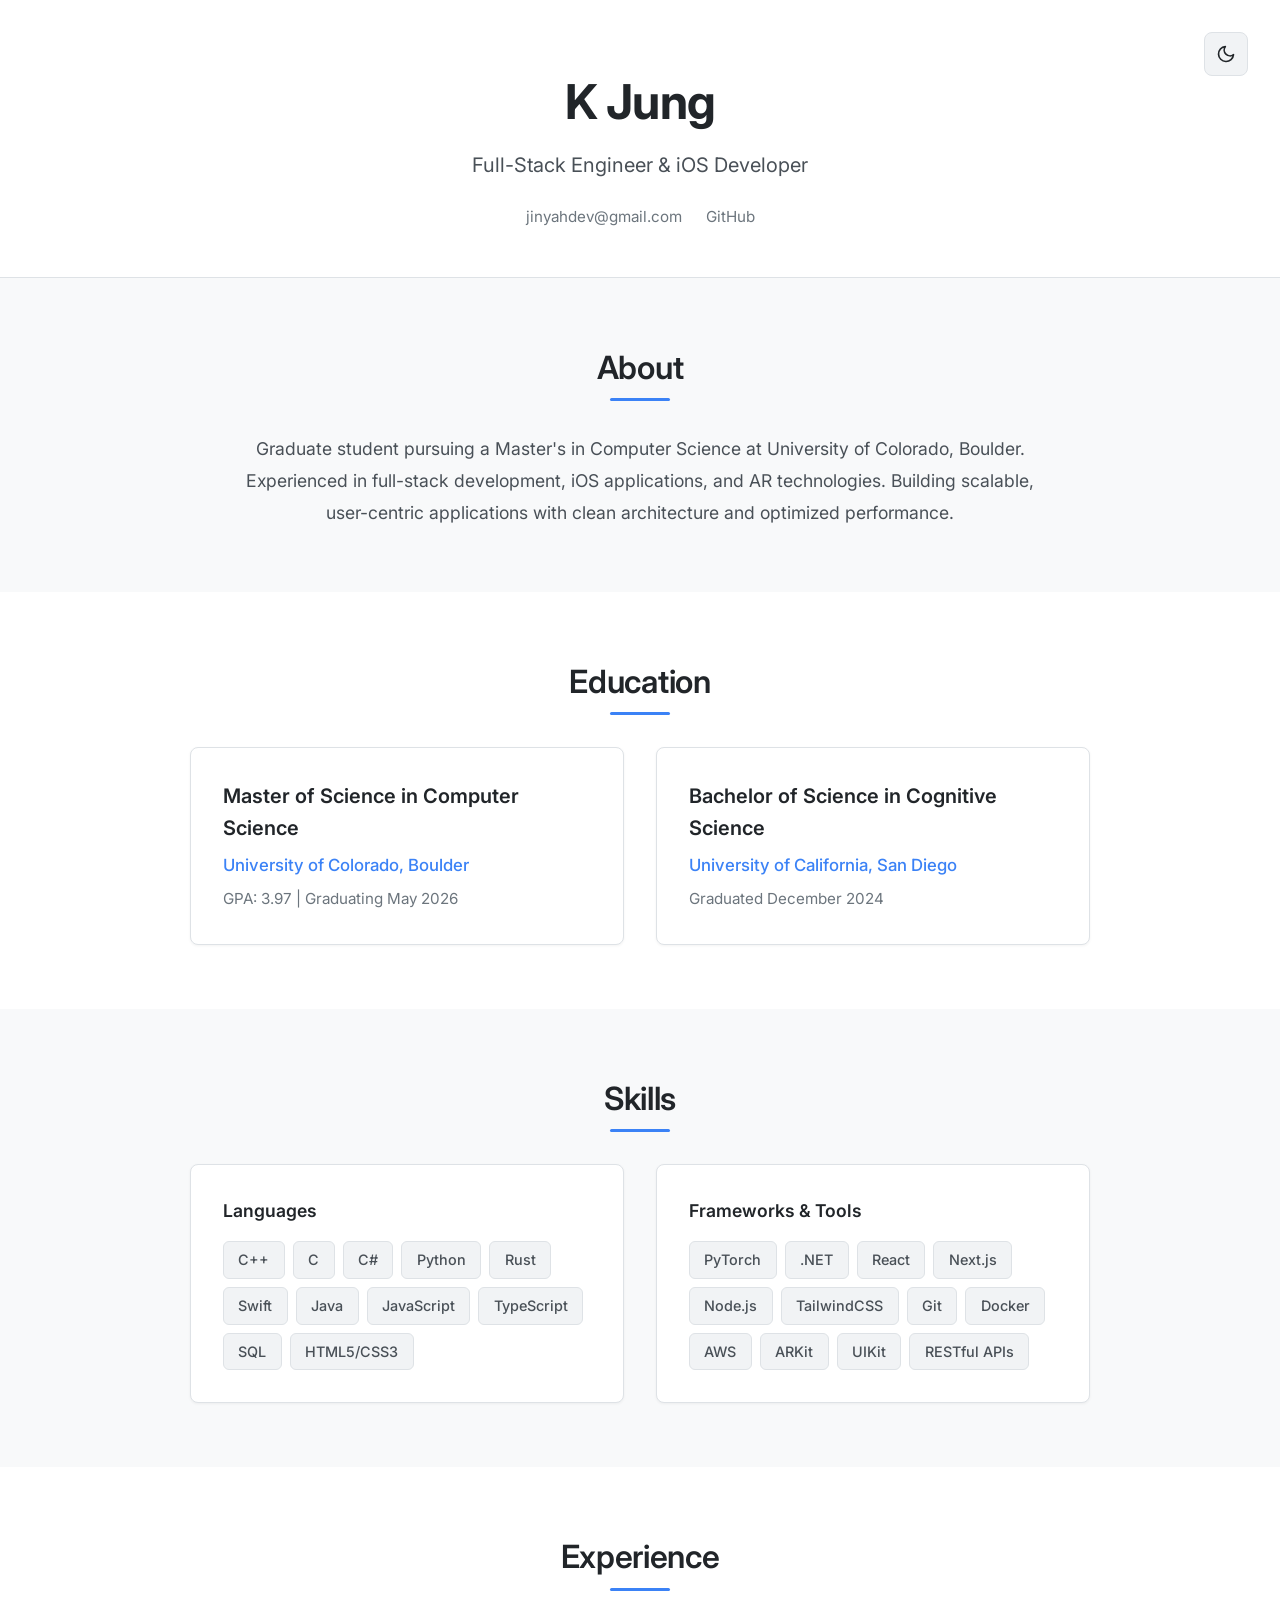
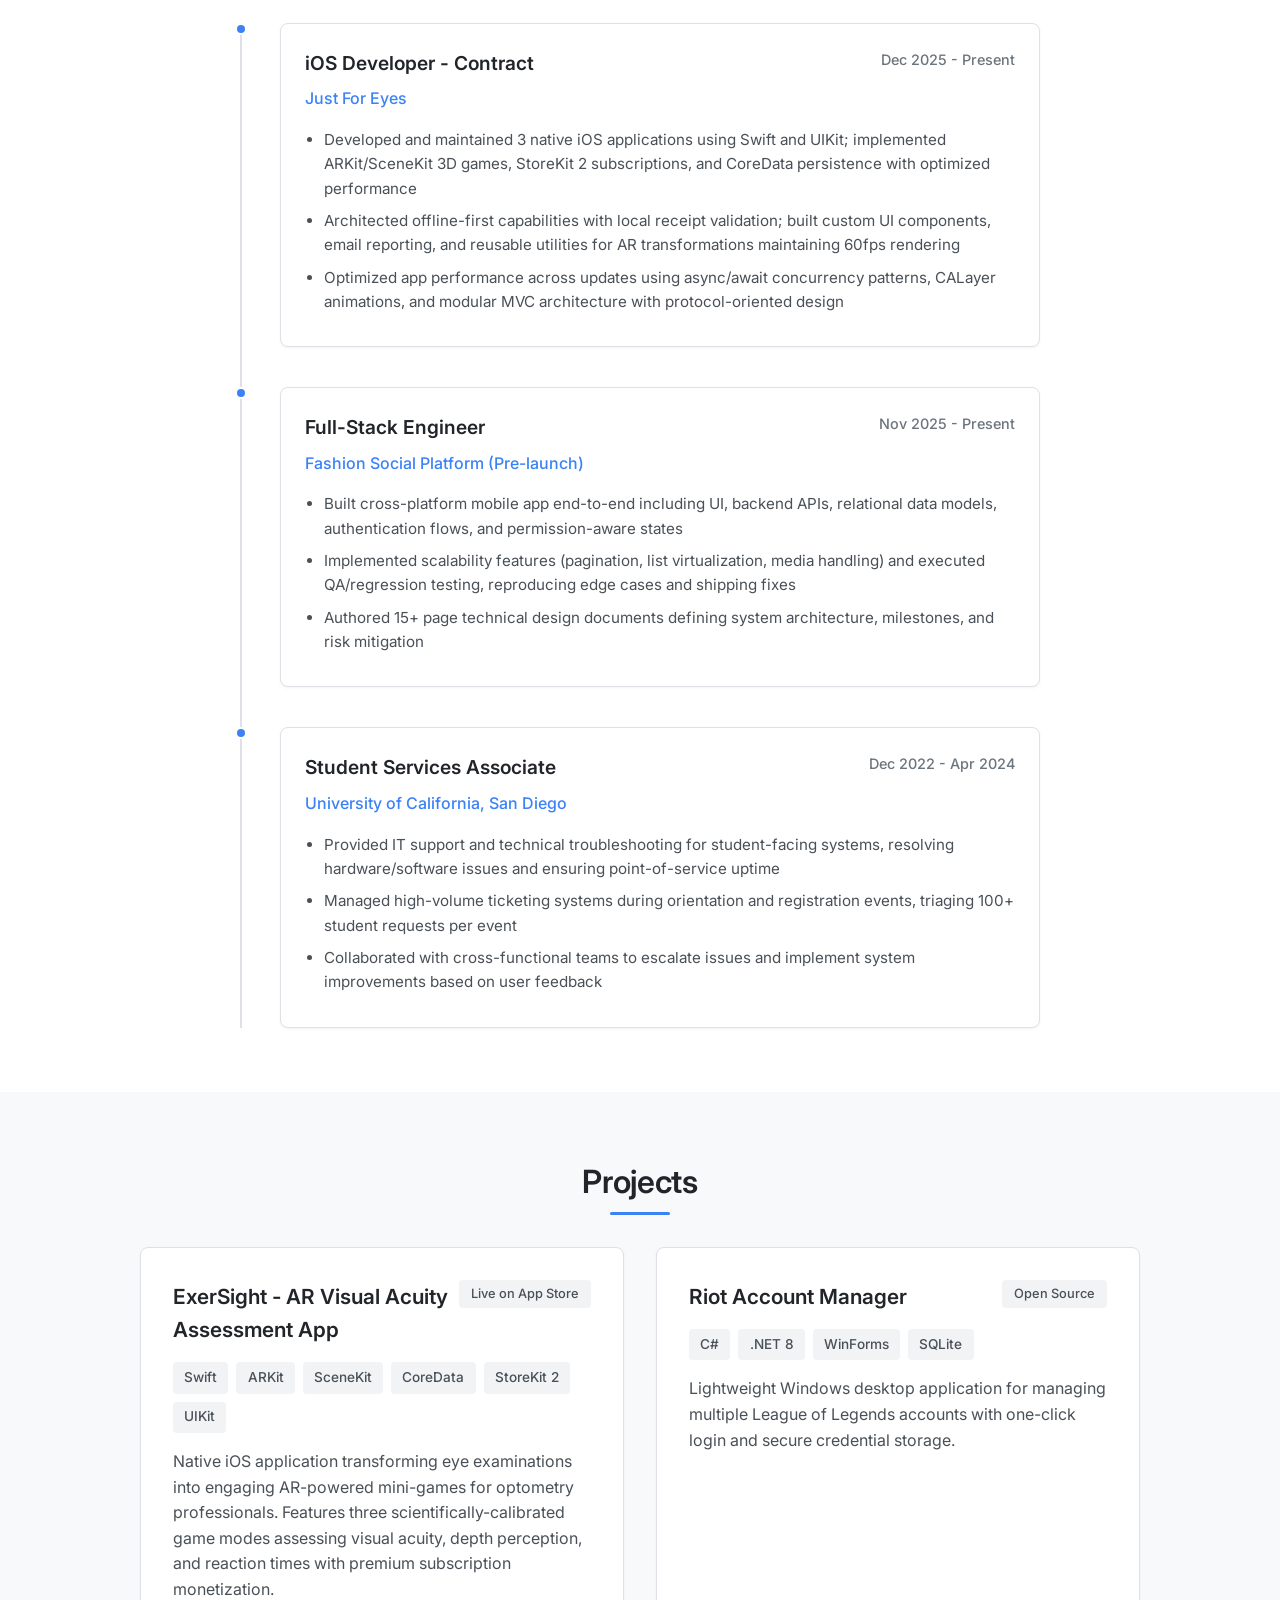
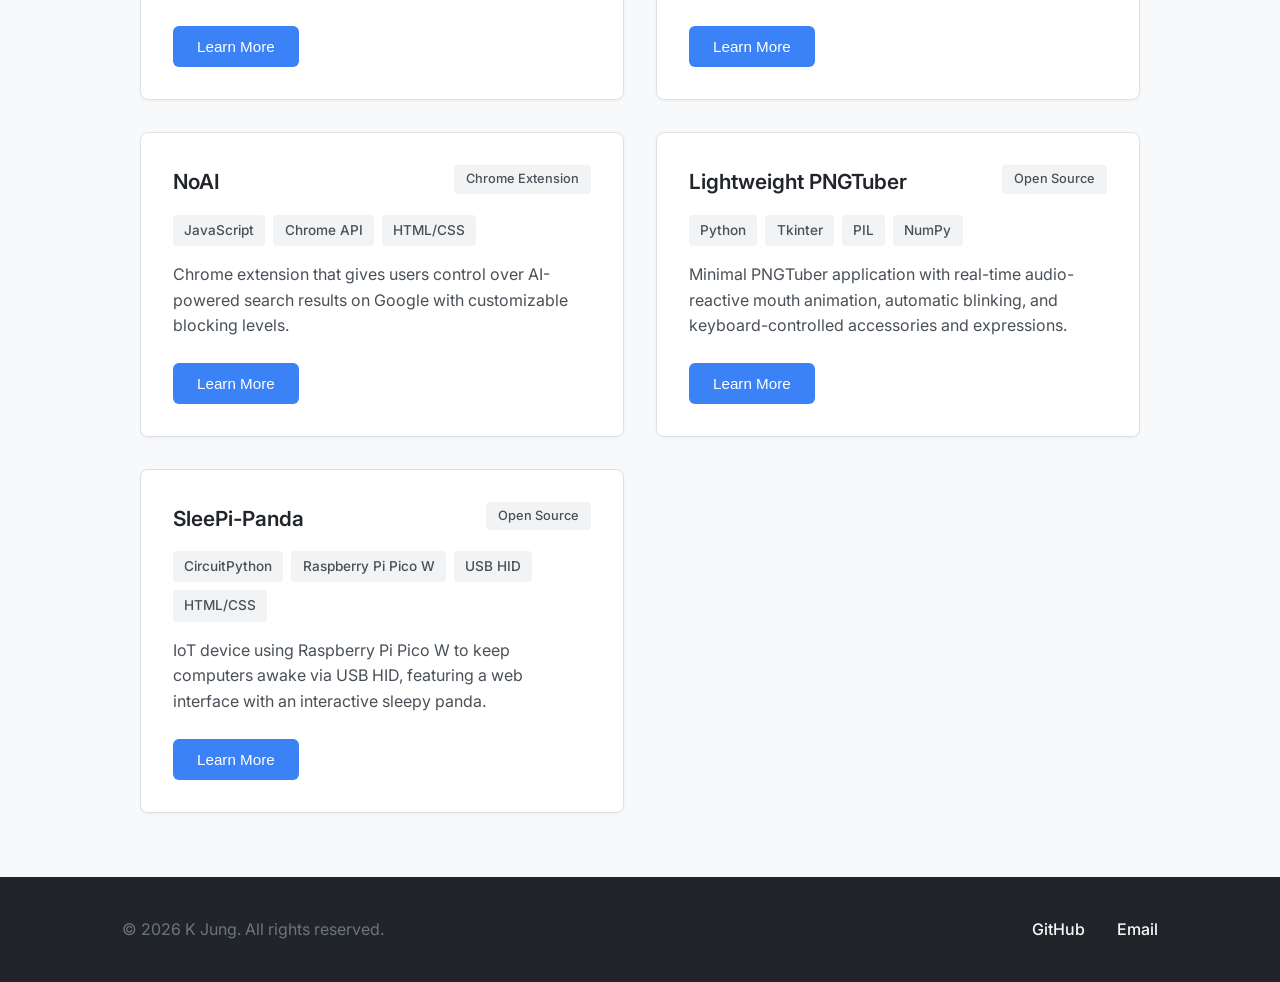
==== commit 0e5f7fd4: "Updated Projects" ====
--- a/index.html
+++ b/index.html
@@ -44,7 +44,7 @@
             <h2 class="section-title">About</h2>
             <p class="about-text">
                 Graduate student pursuing a Master's in Computer Science at University of Colorado, Boulder. 
-                Experienced in full-stack development, iOS applications, and AR technologies. Passionate about building 
+                Experienced in full-stack development, iOS applications, and AR technologies. Building 
                 scalable, user-centric applications with clean architecture and optimized performance.
             </p>
         </div>
@@ -191,9 +191,9 @@
                     <button class="learn-more-btn" onclick="openModal('exersight')">Learn More</button>
                 </div>
 
-                <div class="project-card" data-project="lol-launcher">
+                <div class="project-card" data-project="riot-account-manager">
                     <div class="project-header">
-                        <h3 class="project-title">LoL Account Launcher</h3>
+                        <h3 class="project-title">Riot Account Manager</h3>
                         <span class="project-link-badge">Open Source</span>
                     </div>
                     <div class="project-tech">
@@ -205,7 +205,7 @@
                     <p class="project-summary">
                         Lightweight Windows desktop application for managing multiple League of Legends accounts with one-click login and secure credential storage.
                     </p>
-                    <button class="learn-more-btn" onclick="openModal('lol-launcher')">Learn More</button>
+                    <button class="learn-more-btn" onclick="openModal('riot-account-manager')">Learn More</button>
                 </div>
 
                 <div class="project-card" data-project="noai">
@@ -366,13 +366,13 @@
         </div>
     </div>
 
-    <!-- Modal for LoL Launcher -->
-    <div id="lol-launcher-modal" class="modal">
+    <!-- Modal for Riot Account Manager -->
+    <div id="riot-account-manager-modal" class="modal">
         <div class="modal-content">
-            <button class="modal-close" onclick="closeModal('lol-launcher')">&times;</button>
-            <h2 class="modal-title">LoL Account Launcher</h2>
+            <button class="modal-close" onclick="closeModal('riot-account-manager')">&times;</button>
+            <h2 class="modal-title">Riot Account Manager</h2>
             <div class="modal-links">
-                <a href="https://github.com/jin-yah/LoLAccountLauncher" target="_blank" class="modal-link">View on GitHub →</a>
+                <a href="https://github.com/jin-yah/Riot-Account-Manager" target="_blank" class="modal-link">View on GitHub →</a>
             </div>
             <div class="modal-tech">
                 <span class="tech-tag">C#</span>
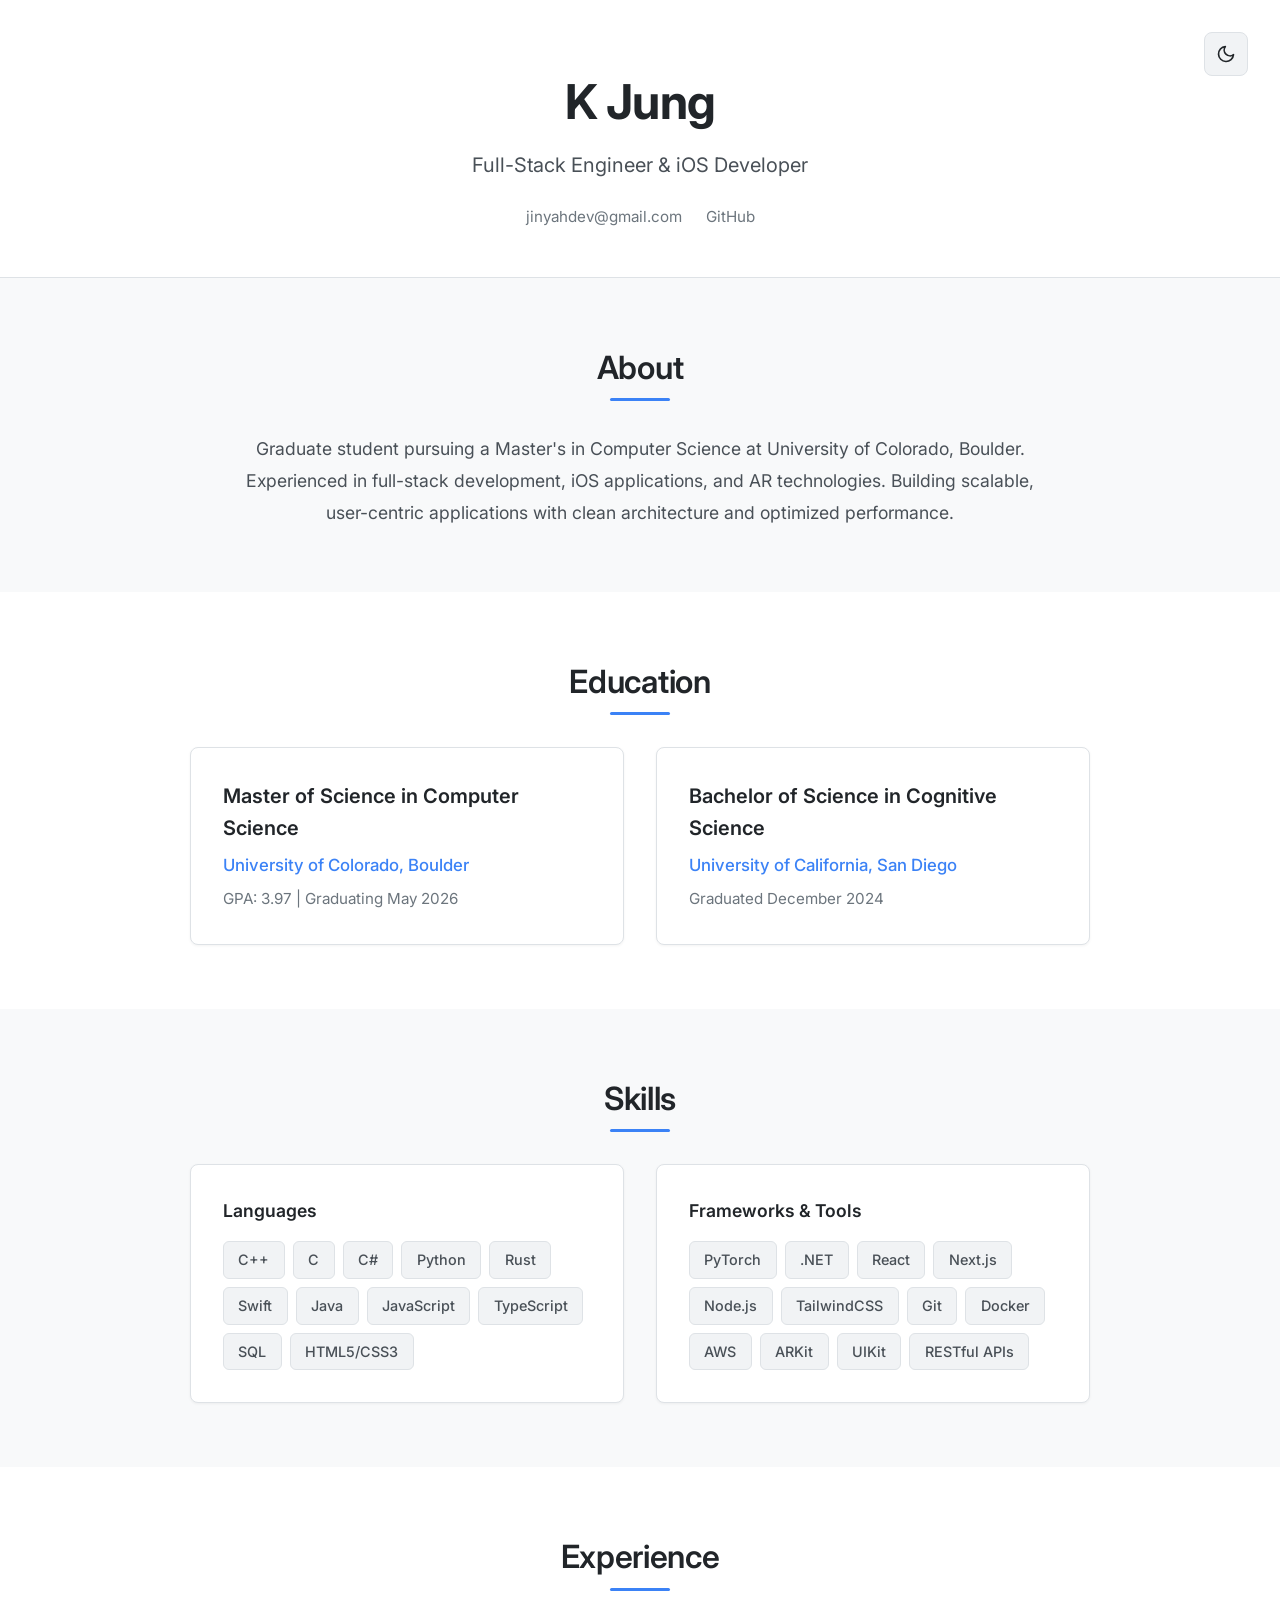
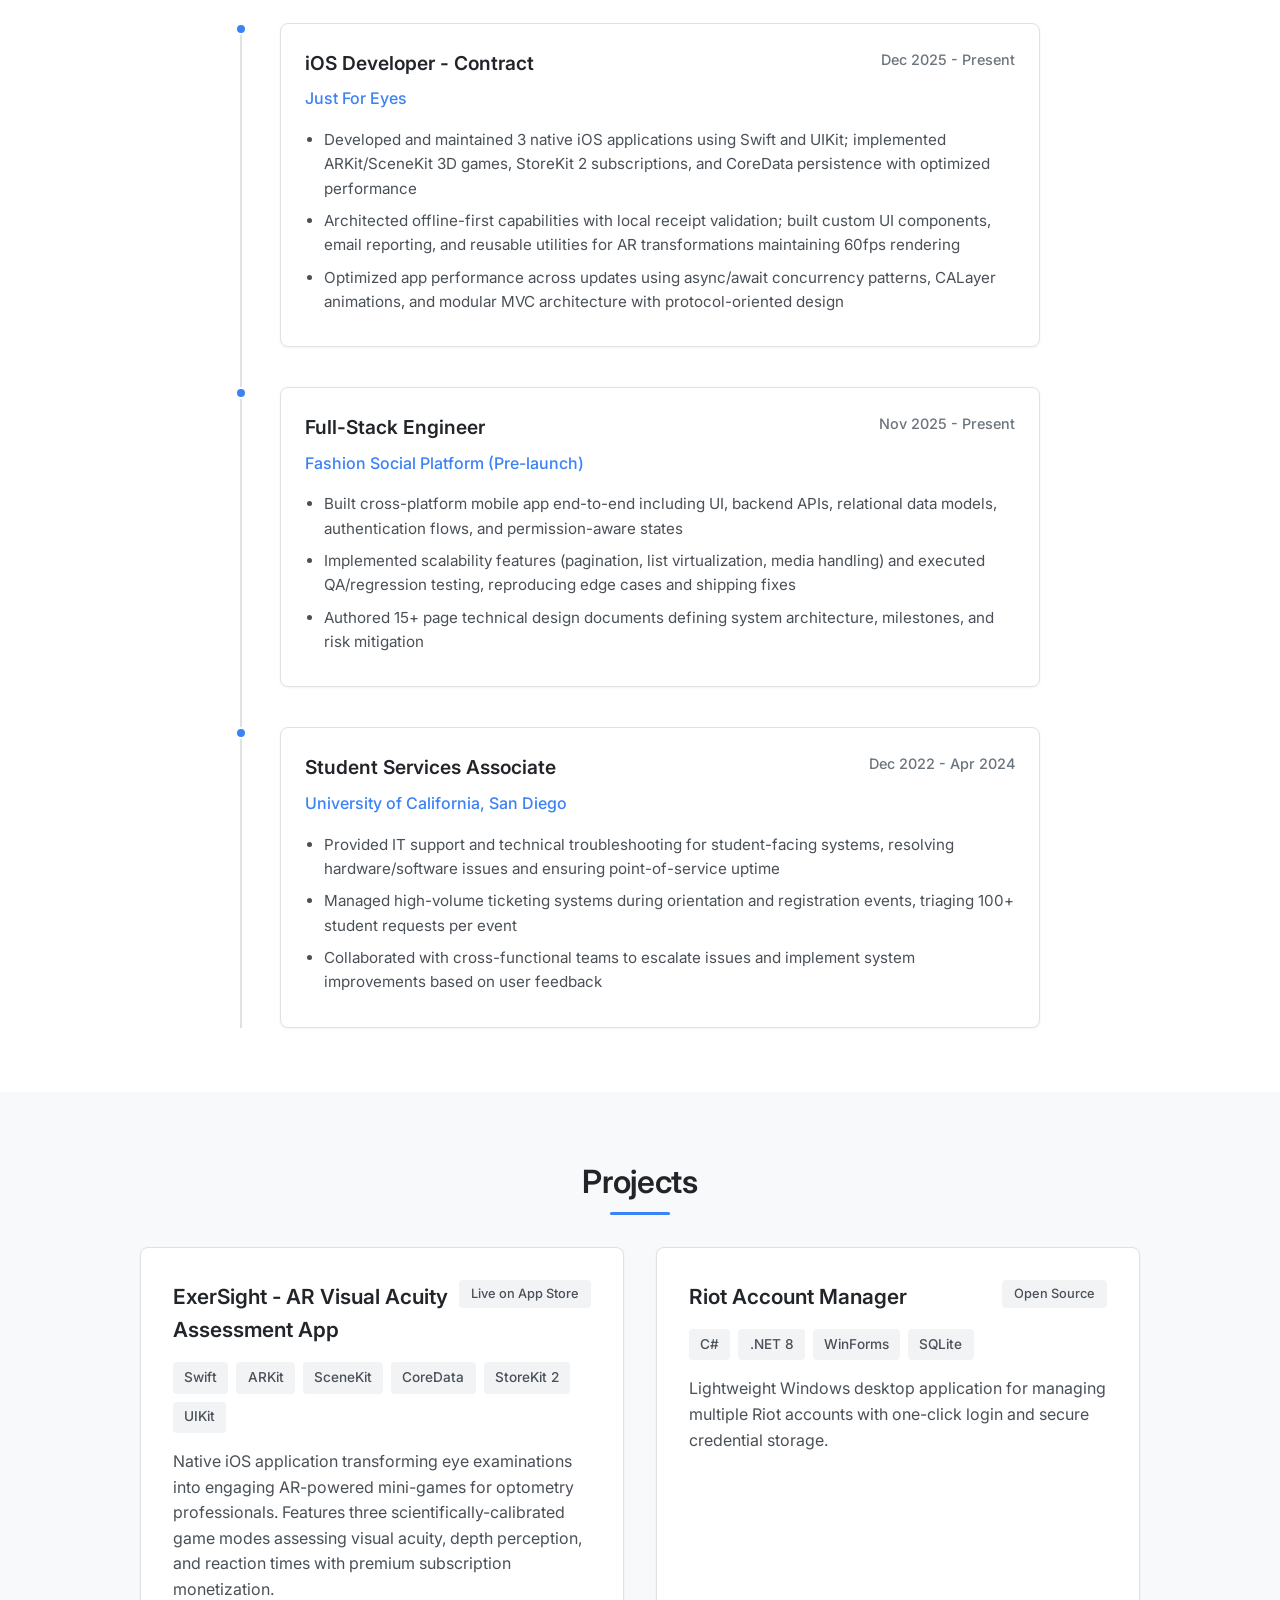
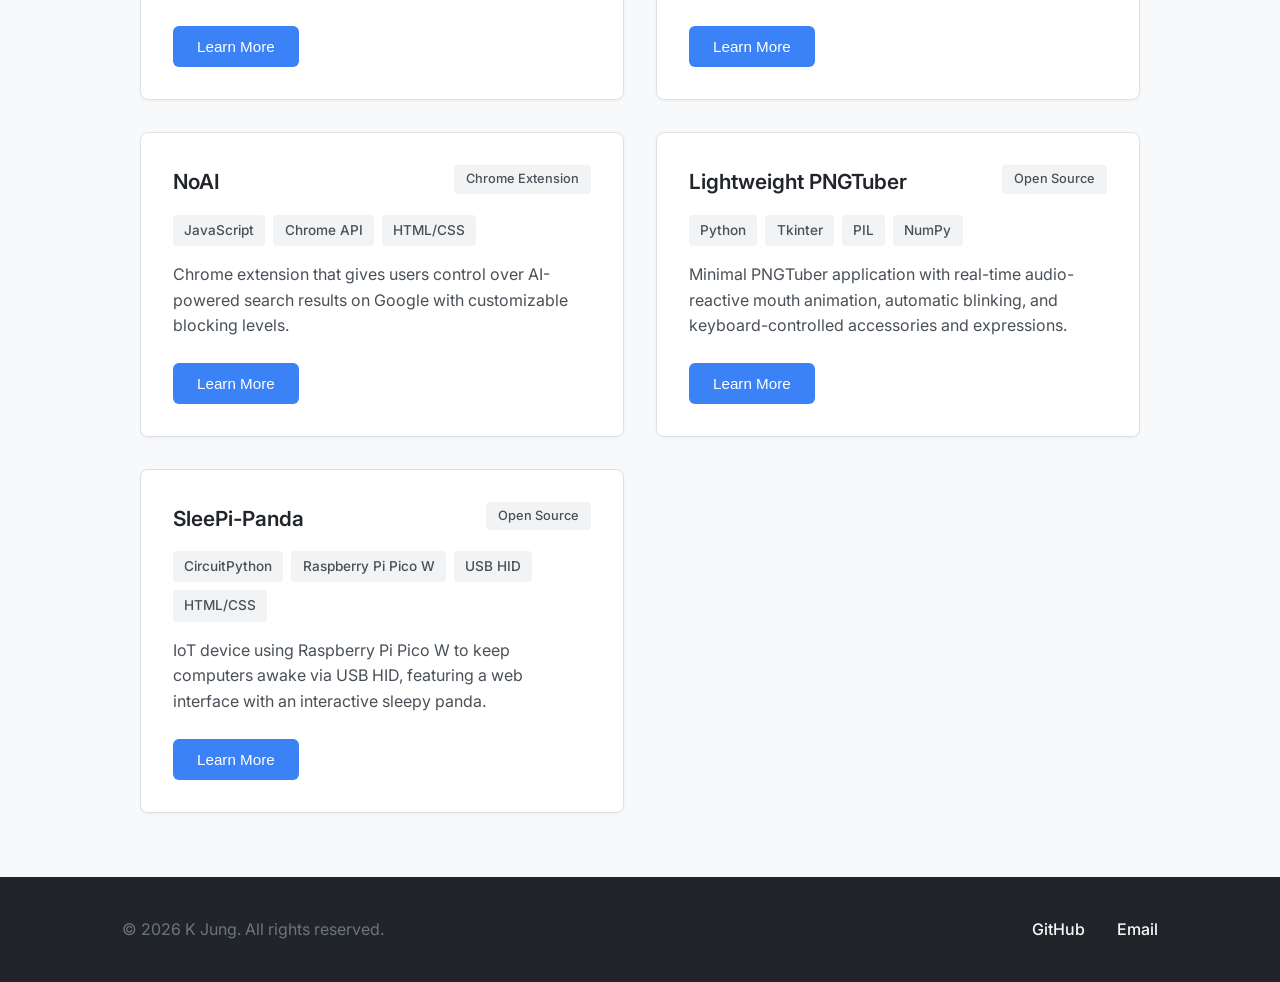
==== commit edbf5ce0: "Updated Projects" ====
--- a/index.html
+++ b/index.html
@@ -203,7 +203,7 @@
                         <span class="tech-tag">SQLite</span>
                     </div>
                     <p class="project-summary">
-                        Lightweight Windows desktop application for managing multiple League of Legends accounts with one-click login and secure credential storage.
+                        Lightweight Windows desktop application for managing multiple Riot accounts with one-click login and secure credential storage.
                     </p>
                     <button class="learn-more-btn" onclick="openModal('riot-account-manager')">Learn More</button>
                 </div>
@@ -384,7 +384,7 @@
             <div class="modal-body">
                 <h3>Overview</h3>
                 <p>
-                    Built a lightweight Windows desktop application that streamlines the management of multiple League of Legends 
+                    Built a lightweight Windows desktop application that streamlines the management of multiple Riot 
                     accounts with secure credential storage and one-click login functionality. The application prioritizes security 
                     by utilizing Windows Credential Manager for password storage while maintaining username metadata in a local SQLite database.
                 </p>
